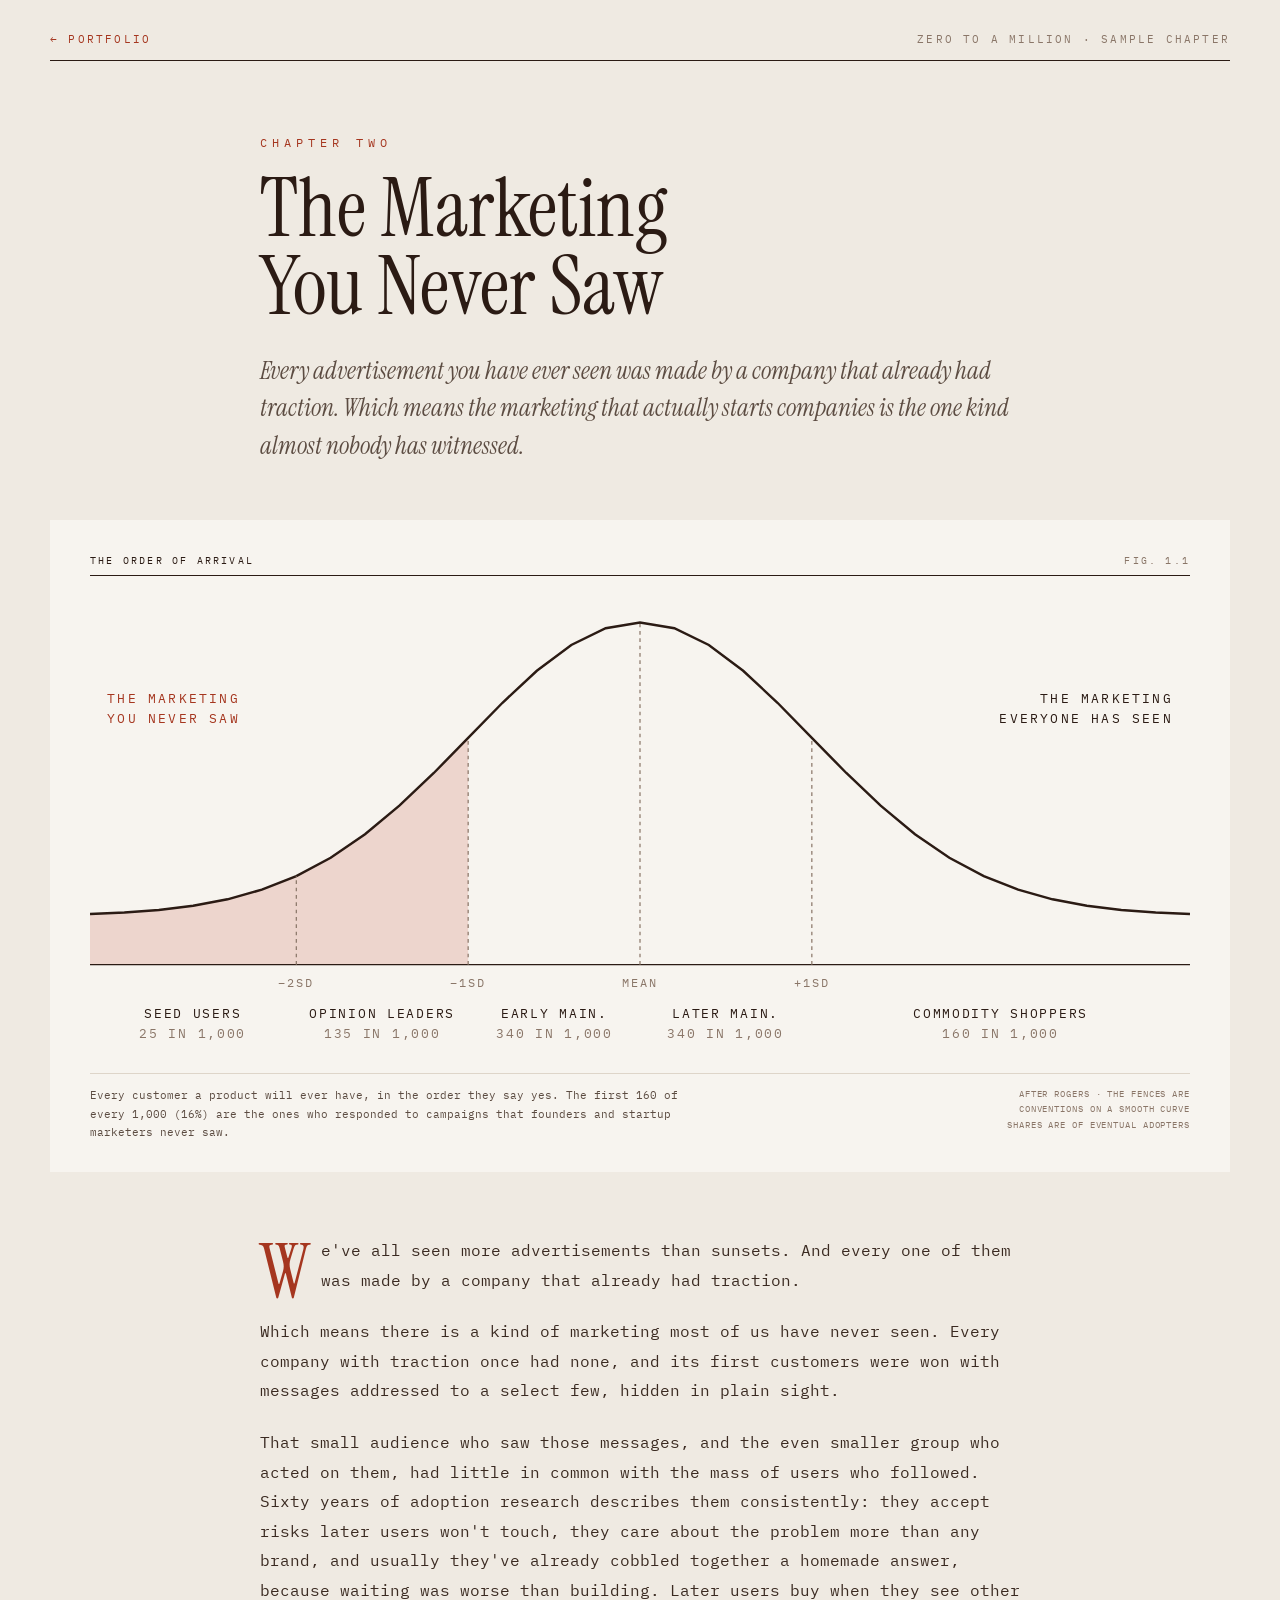
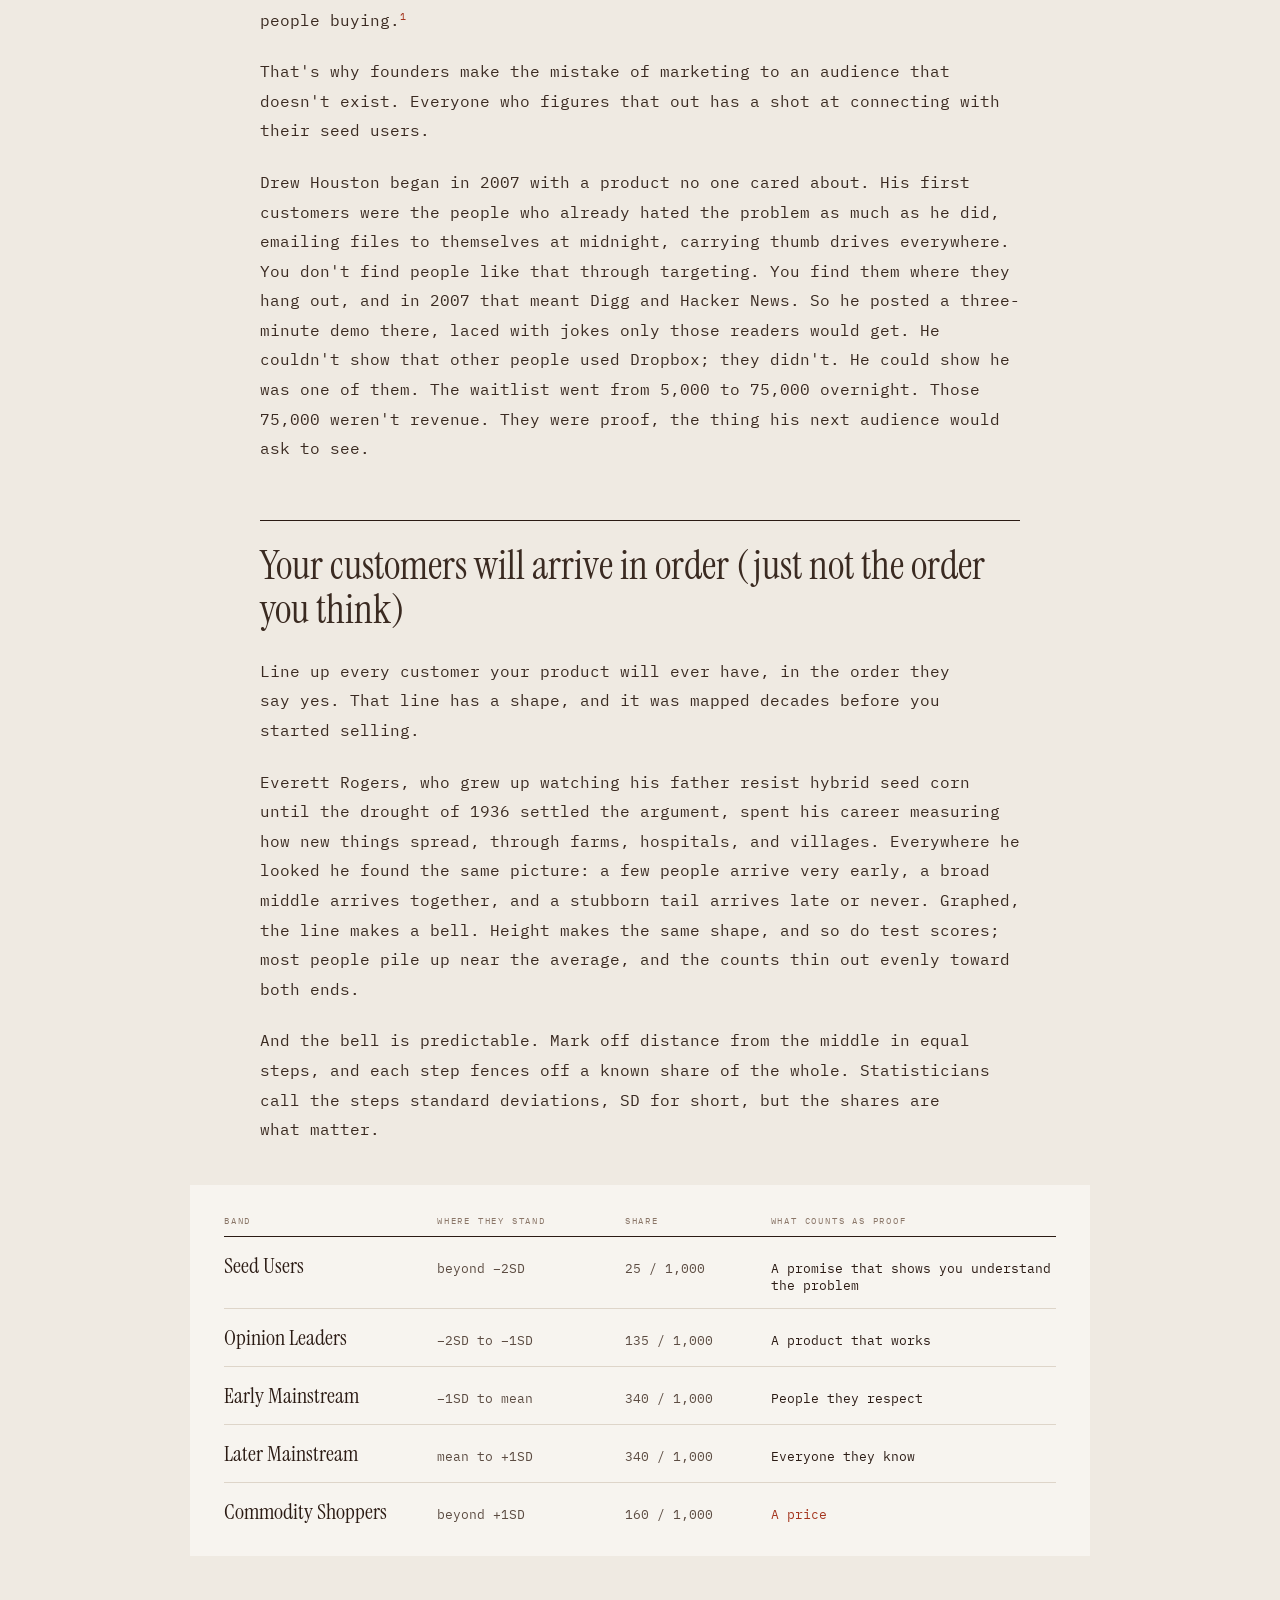
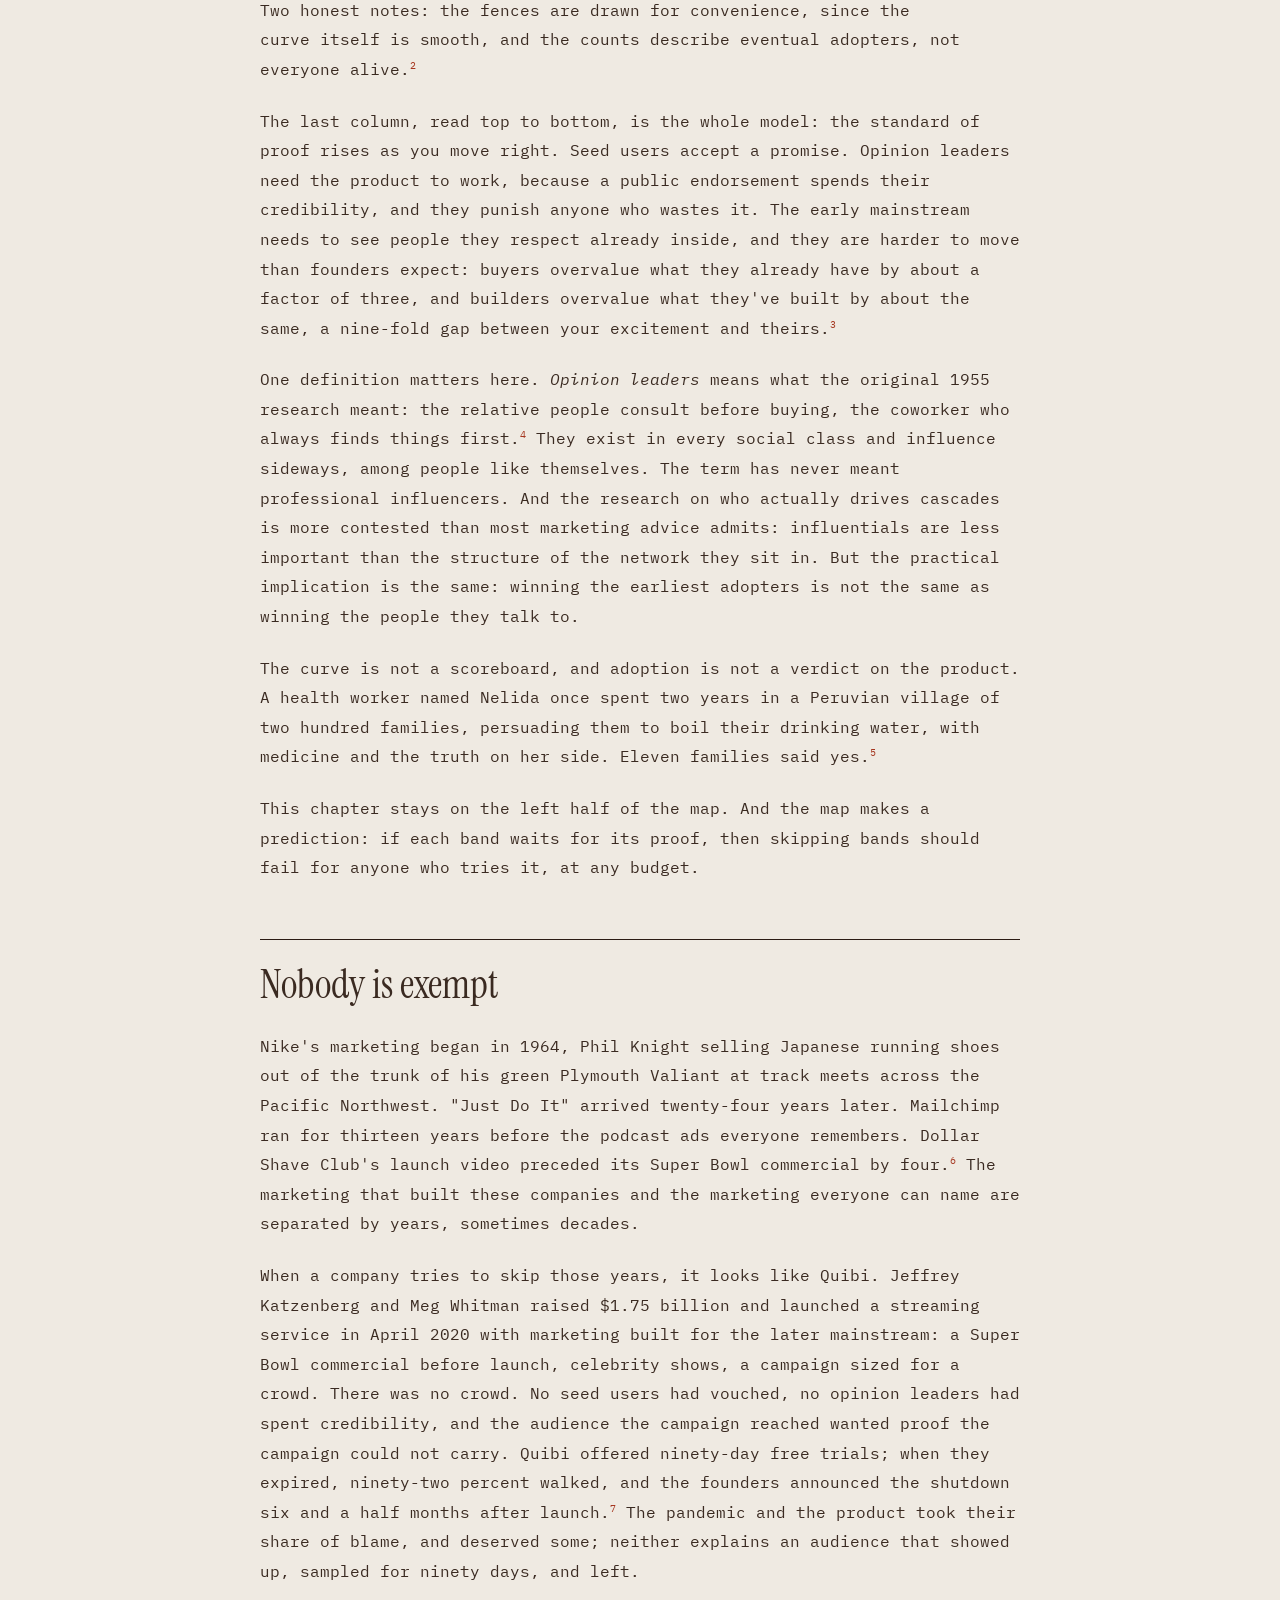
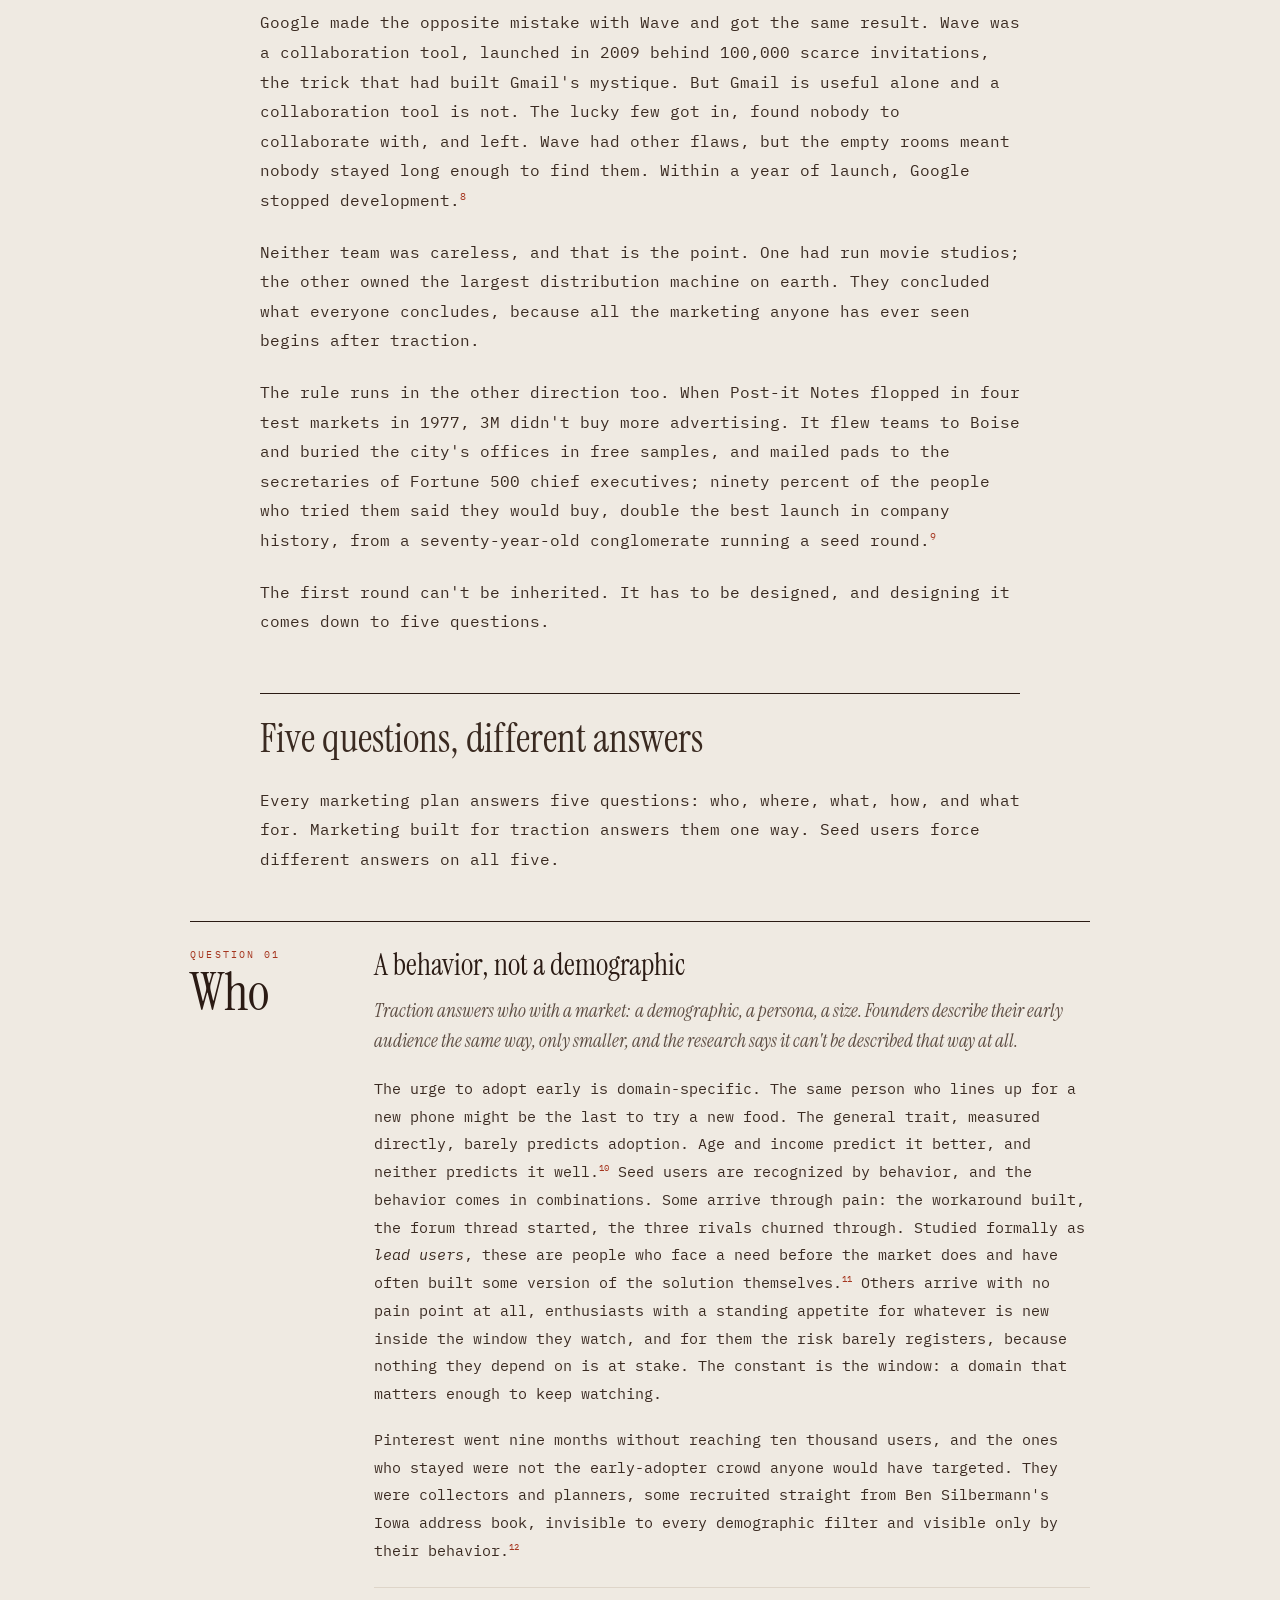
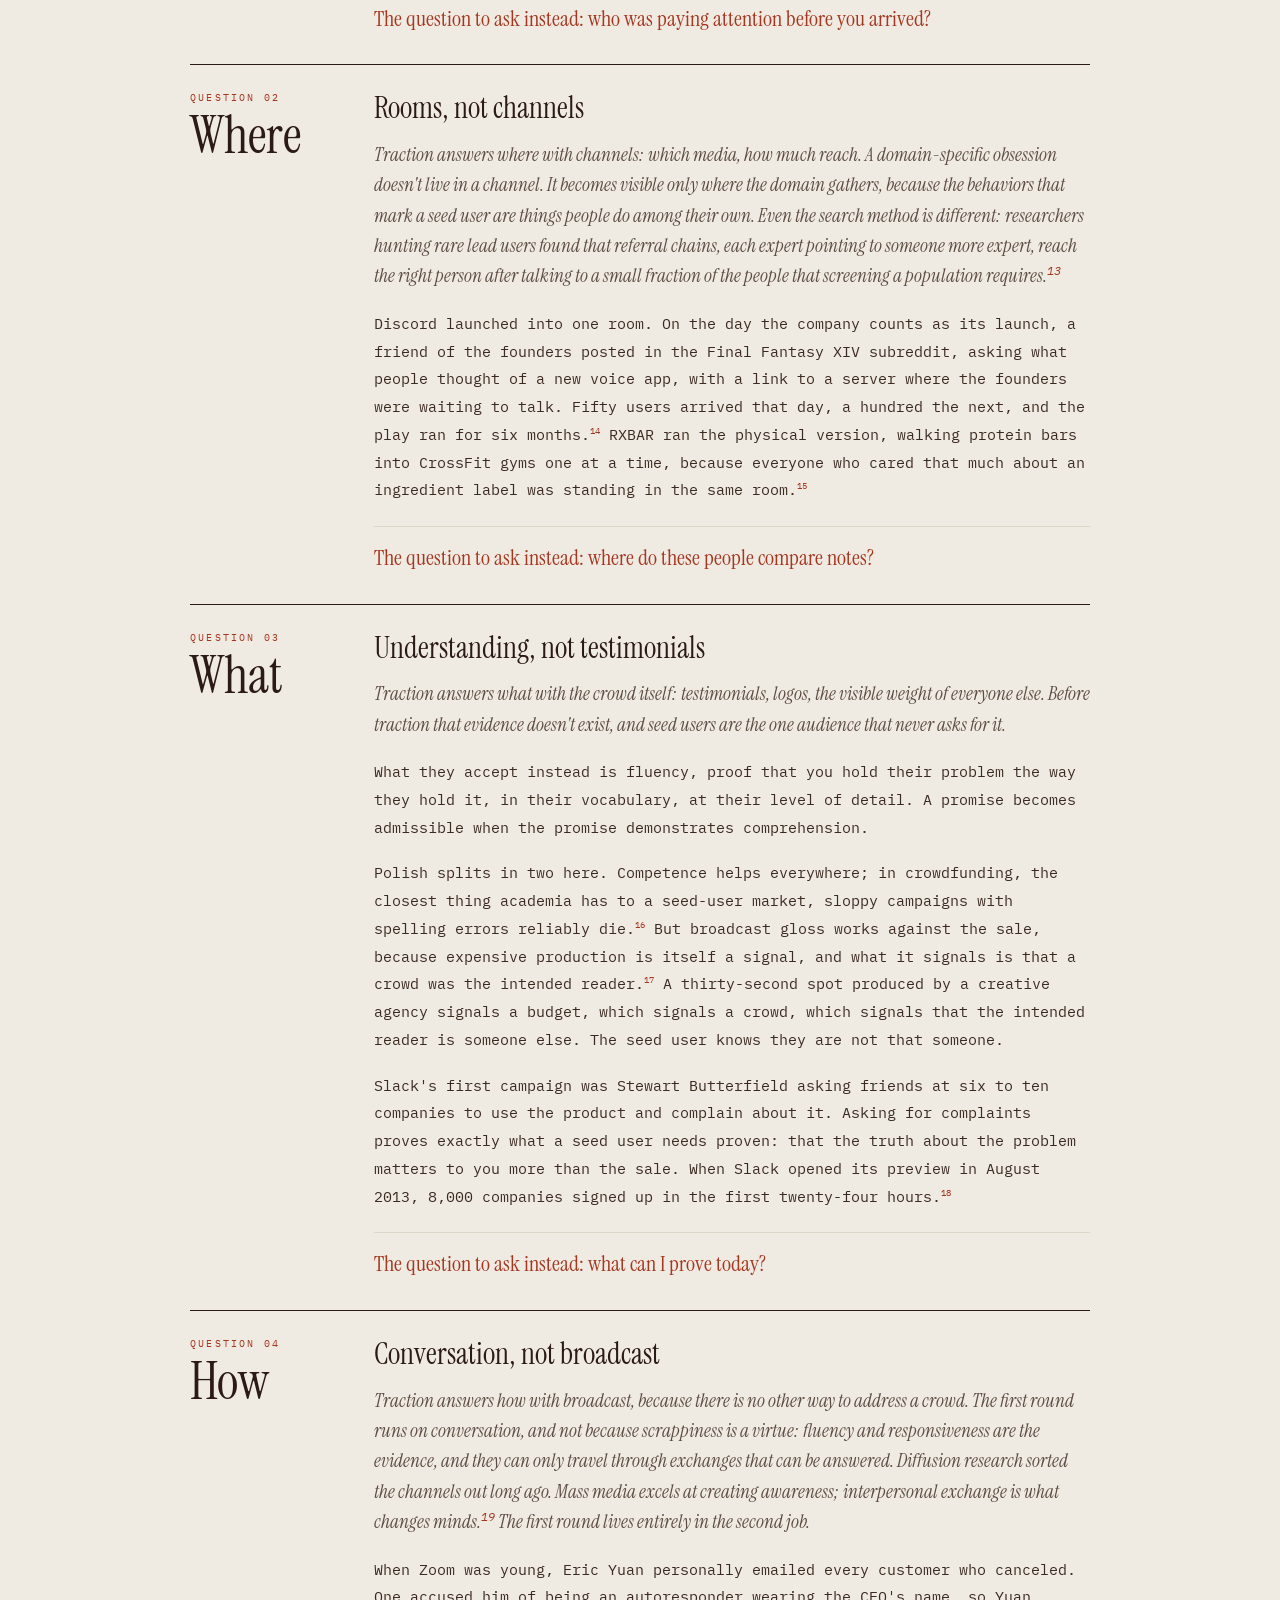
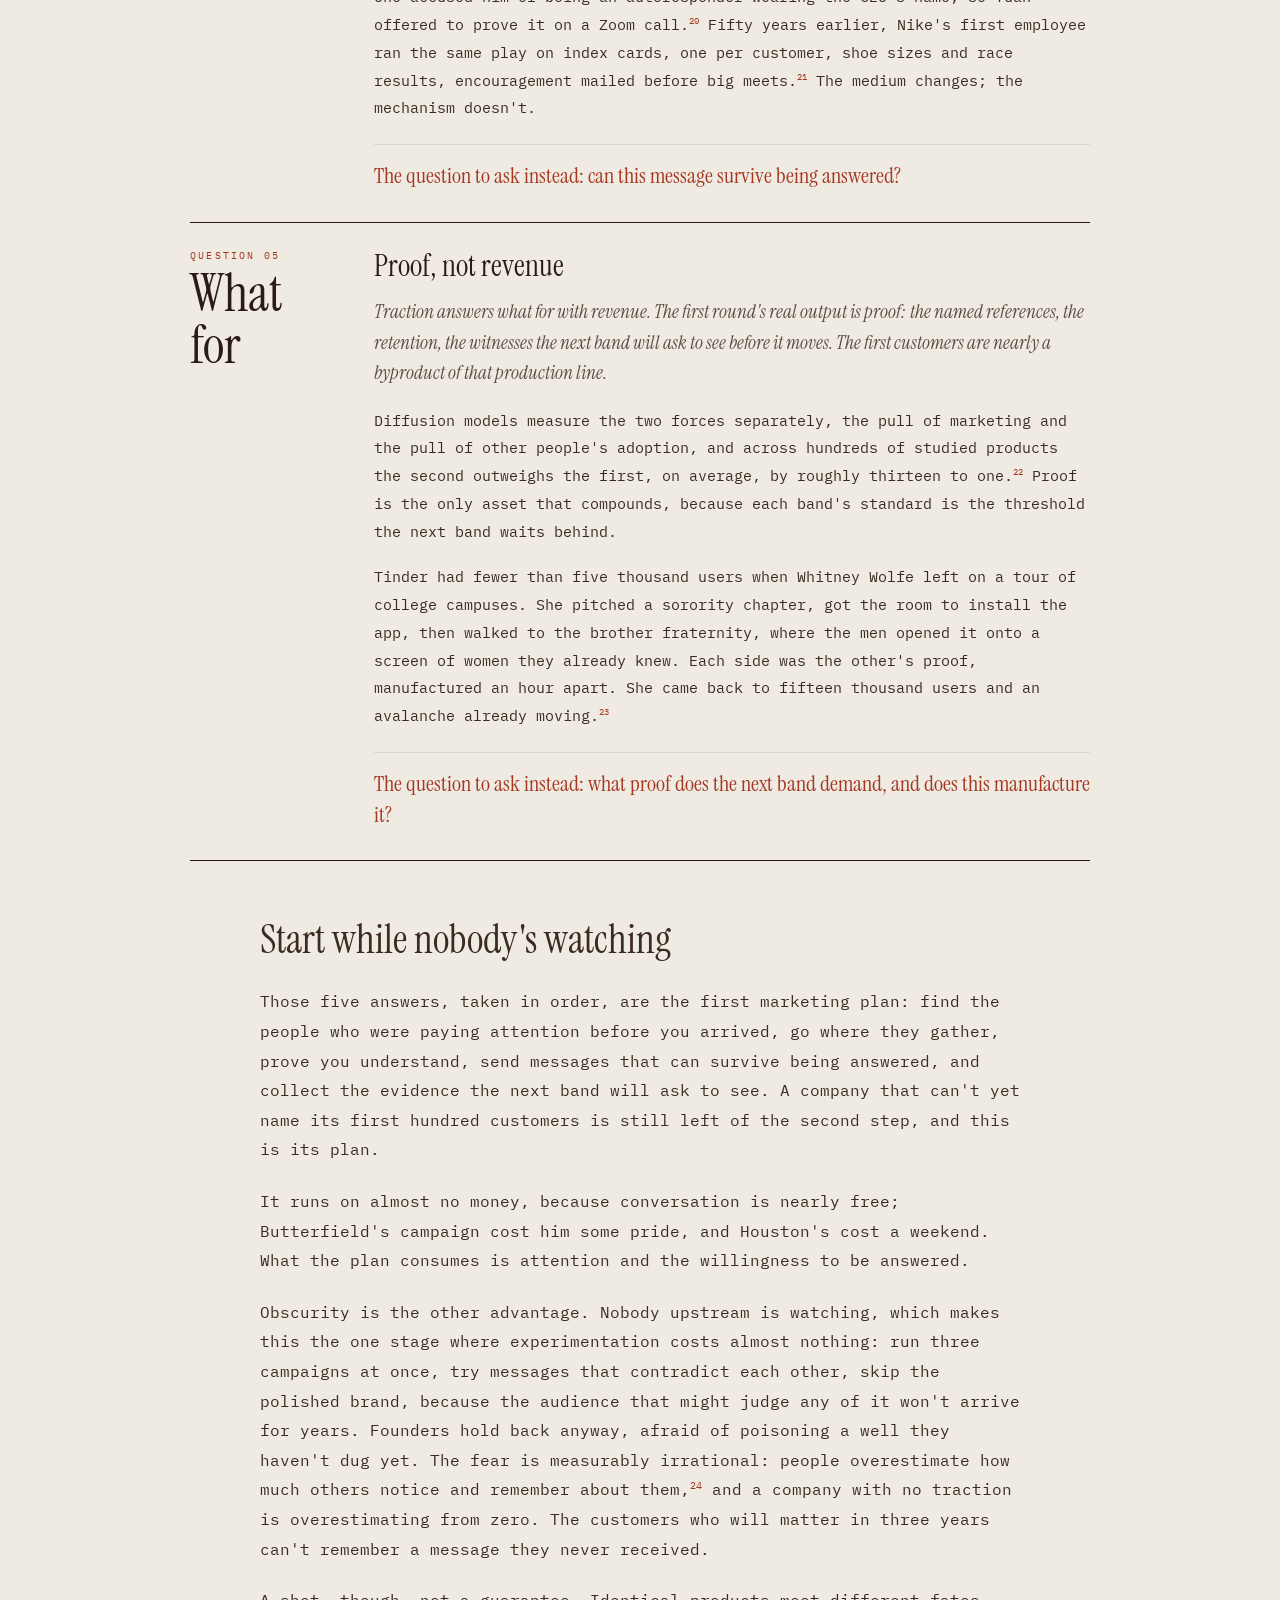
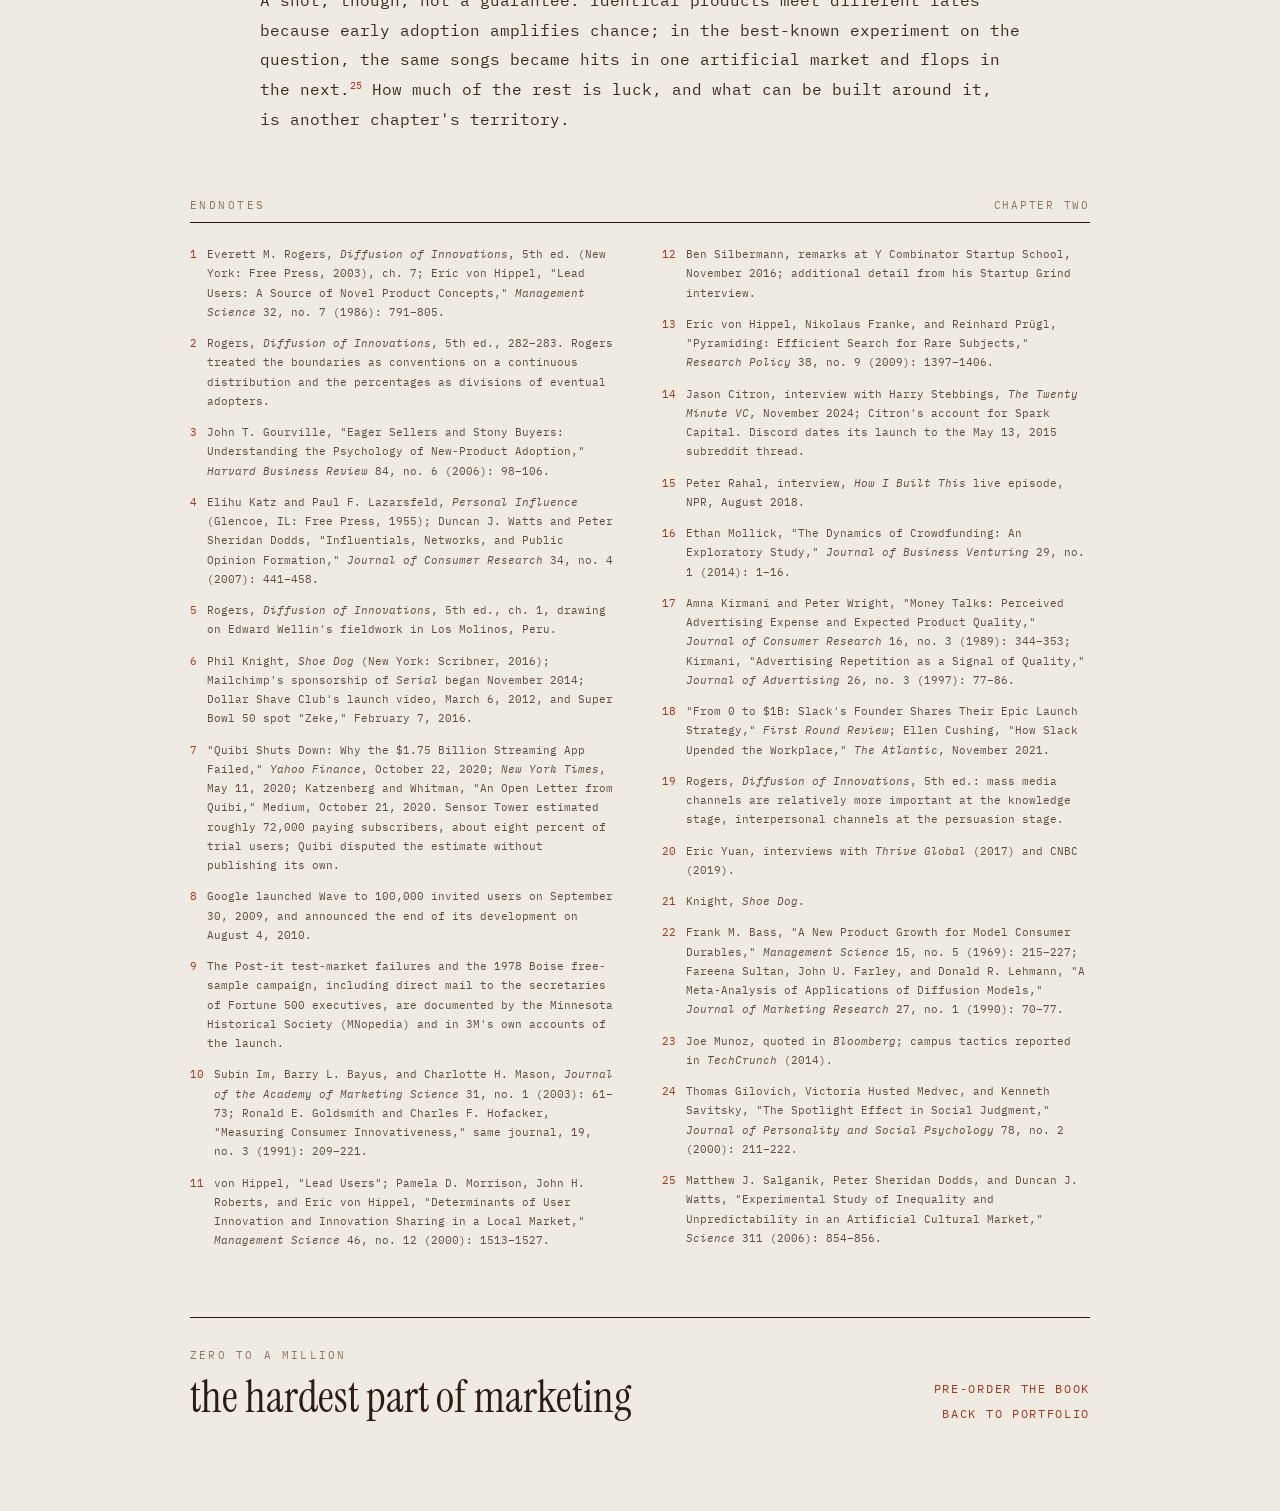
==== chapter-two.html @ f908b12c "First full deploy" ====
<!DOCTYPE html>
<html lang="en">
<head>
<meta charset="utf-8">
<meta name="viewport" content="width=device-width, initial-scale=1">
<title>The Marketing You Never Saw — Chapter Two of Zero to a Million</title>
<meta name="description" content="Every advertisement you have ever seen was made by a company that already had traction. Which means the marketing that actually starts companies is the one kind almost nobody has witnessed.">
<link rel="canonical" href="https://portfolio.atma.marketing/chapter-two.html">
<meta name="robots" content="index, follow, max-image-preview:large, max-snippet:-1">
<meta name="author" content="Atma Degeyndt">
<meta name="theme-color" content="#efeae2">
<meta property="og:type" content="article">
<meta property="og:site_name" content="Atma Degeyndt — Portfolio">
<meta property="og:locale" content="en_US">
<meta property="og:url" content="https://portfolio.atma.marketing/chapter-two.html">
<meta property="og:title" content="The Marketing You Never Saw — Zero to a Million, Chapter Two">
<meta property="og:description" content="Every advertisement you have ever seen was made by a company that already had traction. Which means the marketing that actually starts companies is the one kind almost nobody has witnessed.">
<meta property="og:image" content="https://portfolio.atma.marketing/og-image.png">
<meta property="og:image:type" content="image/png">
<meta property="og:image:width" content="1200">
<meta property="og:image:height" content="630">
<meta property="og:image:alt" content="Atma Degeyndt — creative strategy, direct response, applied statistics.">
<meta name="twitter:card" content="summary_large_image">
<meta name="twitter:title" content="The Marketing You Never Saw — Zero to a Million, Chapter Two">
<meta name="twitter:description" content="Every advertisement you have ever seen was made by a company that already had traction. Which means the marketing that actually starts companies is the one kind almost nobody has witnessed.">
<meta name="twitter:image" content="https://portfolio.atma.marketing/og-image.png">
<link rel="icon" href="/favicon.svg" type="image/svg+xml">
<link rel="icon" href="/favicon-32.png" sizes="32x32" type="image/png">
<link rel="apple-touch-icon" href="/apple-touch-icon.png">
<link rel="manifest" href="/site.webmanifest">
<link rel="preconnect" href="https://fonts.googleapis.com">
<link rel="preconnect" href="https://fonts.gstatic.com" crossorigin>
<link href="https://fonts.googleapis.com/css2?family=Instrument+Serif:ital@0;1&family=IBM+Plex+Mono:wght@400;500;600&display=swap" rel="stylesheet">
<style>
body { margin: 0; background: #efeae2; }
  a { color: #a5361f; text-decoration: none; }
  a:hover { color: #2b1b14; }
  sup { font-size: .62em; line-height: 0; vertical-align: super; color: #a5361f; font-family: 'IBM Plex Mono', monospace; }

  img { max-width: 100%; }
  @media (max-width: 900px) {
    [style*="grid-template-columns"] { grid-template-columns: 1fr !important; }
    [style*="columns:2"] { columns: 1 !important; }
    [style*="max-width:1180px"] { padding-left: 20px !important; padding-right: 20px !important; }
    [style*="white-space:nowrap"] { white-space: normal !important; }
    [style*="height:330px"], [style*="height:340px"], [style*="height:322px"],
    [style*="height:306px"], [style*="height:260px"], [style*="height:230px"],
    [style*="height:236px"], [style*="height:163px"] { height: auto !important; min-height: 0 !important; }
    [style*="width:280px"], [style*="width:200px"], [style*="width:210px"], [style*="width:196px"] { width: 56% !important; }
    [style*="padding:38px 40px 30px"], [style*="padding:42px 40px"], [style*="padding:30px 34px"],
    [style*="padding:34px 40px 30px"] { padding: 26px 22px !important; }
    [style*="padding:0 40px"] { padding-left: 20px !important; padding-right: 20px !important; }
    [style*="padding:30px 40px 0"], [style*="padding:34px 40px 0"], [style*="padding:32px 40px 0"],
    [style*="padding:22px 40px 0"], [style*="padding:16px 40px 0"] { padding-left: 22px !important; padding-right: 22px !important; }
    [style*="gap:56px"] { gap: 28px !important; }
  [style*="font-size:96px"]{font-size:60px !important;}
  [style*="font-size:82px"]{font-size:51px !important;}
  [style*="font-size:76px"]{font-size:47px !important;}
  [style*="font-size:62px"]{font-size:38px !important;}
  [style*="font-size:58px"]{font-size:36px !important;}
  [style*="font-size:56px"]{font-size:35px !important;}
  [style*="font-size:52px"]{font-size:32px !important;}
  [style*="font-size:50px"]{font-size:31px !important;}
  [style*="font-size:44px"]{font-size:27px !important;}
  [style*="font-size:40px"]{font-size:25px !important;}
  [style*="font-size:38px"]{font-size:24px !important;}
  [style*="font-size:36px"]{font-size:22px !important;}
  [style*="font-size:34px"]{font-size:21px !important;}
  [style*="font-size:30px"]{font-size:19px !important;}
  [style*="font-size:28px"]{font-size:17px !important;}
  [style*="font-size:26px"]{font-size:16px !important;}
  [style*="font-size:25px"]{font-size:16px !important;}
  [style*="font-size:24px"]{font-size:15px !important;}
  [style*="font-size:22px"]{font-size:15px !important;}
  }
  @media print {
    a { color: #2b1b14 !important; }
    [target="_blank"]::after { content: " (" attr(href) ")"; font-size: 9px; color: #8a7668; }
  }
</style>
<script type="application/ld+json">
{
  "@context": "https://schema.org",
  "@type": "Article",
  "headline": "The Marketing You Never Saw",
  "alternativeHeadline": "Chapter Two of Zero to a Million",
  "author": {
    "@type": "Person",
    "name": "Atma Degeyndt",
    "url": "https://portfolio.atma.marketing"
  },
  "publisher": {
    "@type": "Person",
    "name": "Atma Degeyndt"
  },
  "isPartOf": {
    "@type": "Book",
    "name": "Zero to a Million: the hardest part of marketing",
    "author": {
      "@type": "Person",
      "name": "Atma Degeyndt"
    }
  },
  "url": "https://portfolio.atma.marketing/chapter-two.html",
  "mainEntityOfPage": "https://portfolio.atma.marketing/chapter-two.html",
  "inLanguage": "en",
  "image": "https://portfolio.atma.marketing/og-image.png"
}
</script>
</head>
<body>
<div style="background:#efeae2; color:#2b1b14; font-family:'IBM Plex Mono',monospace; padding:0 0 90px;">
  <div style="max-width:1180px; margin:0 auto; padding:0 40px;">

    <div style="padding:32px 0 0;">
      <div style="display:flex; justify-content:space-between; align-items:baseline; padding-bottom:14px; border-bottom:1px solid #2b1b14; font-size:11px; letter-spacing:.2em; text-transform:uppercase; color:#8a7668;">
        <a href="/">← Portfolio</a>
        <span>Zero to a Million · sample chapter</span>
      </div>
    </div>

    <div style="max-width:760px; margin:0 auto; padding:74px 0 0;">
      <div style="font-size:12px; letter-spacing:.42em; text-transform:uppercase; color:#a5361f;">Chapter Two</div>
      <div style="font-family:'Instrument Serif',serif; font-size:82px; line-height:.95; margin-top:20px; text-wrap:pretty;">The Marketing<br>You Never Saw</div>
      <div style="font-family:'Instrument Serif',serif; font-style:italic; font-size:25px; line-height:1.5; color:#5c4c42; margin-top:26px; text-wrap:pretty;">Every advertisement you have ever seen was made by a company that already had traction. Which means the marketing that actually starts companies is the one kind almost nobody has witnessed.</div>
    </div>

    <div style="background:#f7f4ef; margin:56px 0 0; padding:34px 40px 30px;">
      <div style="display:flex; justify-content:space-between; align-items:baseline; border-bottom:1px solid #2b1b14; padding-bottom:8px;">
        <span style="font-size:10px; letter-spacing:.22em; text-transform:uppercase;">The order of arrival</span>
        <span style="font-size:10px; letter-spacing:.22em; text-transform:uppercase; color:#8a7668;">Fig. 1.1</span>
      </div>

      <svg viewBox="0 0 900 372" style="width:100%; height:auto; display:block; margin-top:22px;">
        <path d="M0,258.6 L309.4,258.6 L309.4,114.4 C 300,120 290,128 281.3,143.2 C 267,168 260,180 253.1,169.9 C 240,155 232,145 225,193.3 C 214,205 205,215 196.9,212.5 C 185,218 178,222 168.8,227.5 L112.5,246.5 L56.3,255.2 L0,258.6 Z" fill="#e4b8ac" opacity="0"></path>
        <path d="M0,258.57 L28.1,257.33 L56.3,255.24 L84.4,251.83 L112.5,246.53 L140.6,238.66 L168.8,227.52 L196.9,212.50 L225,193.27 L253.1,169.93 L281.3,143.18 L309.4,114.43 L309.4,300 L0,300 Z" fill="#e4b8ac" opacity=".5"></path>
        <path d="M0,258.57 L28.1,257.33 L56.3,255.24 L84.4,251.83 L112.5,246.53 L140.6,238.66 L168.8,227.52 L196.9,212.50 L225,193.27 L253.1,169.93 L281.3,143.18 L309.4,114.43 L337.5,85.72 L365.6,59.53 L393.8,38.45 L421.9,24.75 L450,20 L478.1,24.75 L506.3,38.45 L534.4,59.53 L562.5,85.72 L590.6,114.43 L618.8,143.18 L646.9,169.93 L675,193.27 L703.1,212.50 L731.3,227.52 L759.4,238.66 L787.5,246.53 L815.6,251.83 L843.8,255.24 L871.9,257.33 L900,258.57" fill="none" stroke="#2b1b14" stroke-width="2"></path>
        <line x1="0" y1="300" x2="900" y2="300" stroke="#2b1b14" stroke-width="1"></line>
        <g stroke="#8a7668" stroke-width="1" stroke-dasharray="3 3">
          <line x1="168.8" y1="300" x2="168.8" y2="227.5"></line>
          <line x1="309.4" y1="300" x2="309.4" y2="114.4"></line>
          <line x1="450" y1="300" x2="450" y2="20"></line>
          <line x1="590.6" y1="300" x2="590.6" y2="114.4"></line>
        </g>
        <g font-family="IBM Plex Mono, monospace" font-size="10" letter-spacing="1.6" fill="#8a7668" text-anchor="middle">
          <text x="168.8" y="318">−2SD</text>
          <text x="309.4" y="318">−1SD</text>
          <text x="450" y="318">MEAN</text>
          <text x="590.6" y="318">+1SD</text>
        </g>
        <g font-family="IBM Plex Mono, monospace" font-size="11" letter-spacing="1.4" fill="#2b1b14" text-anchor="middle">
          <text x="84" y="344">SEED USERS</text><text x="84" y="360" fill="#8a7668">25 IN 1,000</text>
          <text x="239" y="344">OPINION LEADERS</text><text x="239" y="360" fill="#8a7668">135 IN 1,000</text>
          <text x="380" y="344">EARLY MAIN.</text><text x="380" y="360" fill="#8a7668">340 IN 1,000</text>
          <text x="520" y="344">LATER MAIN.</text><text x="520" y="360" fill="#8a7668">340 IN 1,000</text>
          <text x="745" y="344">COMMODITY SHOPPERS</text><text x="745" y="360" fill="#8a7668">160 IN 1,000</text>
        </g>
        <g font-family="IBM Plex Mono, monospace" font-size="11" letter-spacing="1.8">
          <text x="14" y="86" fill="#a5361f">THE MARKETING</text>
          <text x="14" y="102" fill="#a5361f">YOU NEVER SAW</text>
          <text x="886" y="86" fill="#2b1b14" text-anchor="end">THE MARKETING</text>
          <text x="886" y="102" fill="#2b1b14" text-anchor="end">EVERYONE HAS SEEN</text>
        </g>
      </svg>

      <div style="display:flex; justify-content:space-between; gap:40px; border-top:1px solid #ded5c9; margin-top:20px; padding-top:12px;">
        <div style="font-size:11px; line-height:1.7; color:#5c4c42; max-width:620px; text-wrap:pretty;">Every customer a product will ever have, in the order they say yes. The first 160 of every 1,000 (16%) are the ones who responded to campaigns that founders and startup marketers never saw.</div>
        <div style="font-size:9px; line-height:1.7; letter-spacing:.1em; text-transform:uppercase; color:#8a7668; text-align:right; white-space:nowrap;">After Rogers · the fences are<br>conventions on a smooth curve<br>shares are of eventual adopters</div>
      </div>
    </div>

    <div style="max-width:760px; margin:0 auto; padding:64px 0 0; font-size:16px; line-height:1.85; color:#3a2a21;">

      <p style="margin:0; text-wrap:pretty;"><span style="float:left; font-family:'Instrument Serif',serif; font-size:76px; line-height:.78; margin:6px 12px 0 0; color:#a5361f;">W</span>e've all seen more advertisements than sunsets. And every one of them was made by a company that already had traction.</p>
      <p style="margin:22px 0 0; text-wrap:pretty;">Which means there is a kind of marketing most of us have never seen. Every company with traction once had none, and its first customers were won with messages addressed to a select few, hidden in plain sight.</p>
      <p style="margin:22px 0 0; text-wrap:pretty;">That small audience who saw those messages, and the even smaller group who acted on them, had little in common with the mass of users who followed. Sixty years of adoption research describes them consistently: they accept risks later users won't touch, they care about the problem more than any brand, and usually they've already cobbled together a homemade answer, because waiting was worse than building. Later users buy when they see other people buying.<sup>1</sup></p>
      <p style="margin:22px 0 0; text-wrap:pretty;">That's why founders make the mistake of marketing to an audience that doesn't exist. Everyone who figures that out has a shot at connecting with their seed users.</p>
      <p style="margin:22px 0 0; text-wrap:pretty;">Drew Houston began in 2007 with a product no one cared about. His first customers were the people who already hated the problem as much as he did, emailing files to themselves at midnight, carrying thumb drives everywhere. You don't find people like that through targeting. You find them where they hang out, and in 2007 that meant Digg and Hacker News. So he posted a three-minute demo there, laced with jokes only those readers would get. He couldn't show that other people used Dropbox; they didn't. He could show he was one of them. The waitlist went from 5,000 to 75,000 overnight. Those 75,000 weren't revenue. They were proof, the thing his next audience would ask to see.</p>

      <div style="font-family:'Instrument Serif',serif; font-size:40px; line-height:1.1; margin:56px 0 0; padding-top:22px; border-top:1px solid #2b1b14; text-wrap:pretty;">Your customers will arrive in order (just not the order you think)</div>

      <p style="margin:26px 0 0; text-wrap:pretty;">Line up every customer your product will ever have, in the order they say yes. That line has a shape, and it was mapped decades before you started selling.</p>
      <p style="margin:22px 0 0; text-wrap:pretty;">Everett Rogers, who grew up watching his father resist hybrid seed corn until the drought of 1936 settled the argument, spent his career measuring how new things spread, through farms, hospitals, and villages. Everywhere he looked he found the same picture: a few people arrive very early, a broad middle arrives together, and a stubborn tail arrives late or never. Graphed, the line makes a bell. Height makes the same shape, and so do test scores; most people pile up near the average, and the counts thin out evenly toward both ends.</p>
      <p style="margin:22px 0 0; text-wrap:pretty;">And the bell is predictable. Mark off distance from the middle in equal steps, and each step fences off a known share of the whole. Statisticians call the steps standard deviations, SD for short, but the shares are what matter.</p>
    </div>

    <div style="max-width:900px; margin:0 auto; padding:40px 0 0;">
      <div style="background:#f7f4ef; padding:30px 34px;">
        <div style="display:grid; grid-template-columns:1.15fr 1fr .75fr 1.7fr; gap:20px; font-size:9px; letter-spacing:.2em; text-transform:uppercase; color:#8a7668; border-bottom:1px solid #2b1b14; padding-bottom:10px;">
          <span>Band</span><span>Where they stand</span><span>Share</span><span>What counts as proof</span>
        </div>
        <div style="display:grid; grid-template-columns:1.15fr 1fr .75fr 1.7fr; gap:20px; padding:14px 0; border-bottom:1px solid #ded5c9; font-size:13px; align-items:baseline;">
          <span style="font-family:'Instrument Serif',serif; font-size:22px;">Seed Users</span>
          <span style="color:#5c4c42;">beyond −2SD</span>
          <span style="color:#5c4c42;">25 / 1,000</span>
          <span style="color:#2b1b14;">A promise that shows you understand the problem</span>
        </div>
        <div style="display:grid; grid-template-columns:1.15fr 1fr .75fr 1.7fr; gap:20px; padding:14px 0; border-bottom:1px solid #ded5c9; font-size:13px; align-items:baseline;">
          <span style="font-family:'Instrument Serif',serif; font-size:22px;">Opinion Leaders</span>
          <span style="color:#5c4c42;">−2SD to −1SD</span>
          <span style="color:#5c4c42;">135 / 1,000</span>
          <span style="color:#2b1b14;">A product that works</span>
        </div>
        <div style="display:grid; grid-template-columns:1.15fr 1fr .75fr 1.7fr; gap:20px; padding:14px 0; border-bottom:1px solid #ded5c9; font-size:13px; align-items:baseline;">
          <span style="font-family:'Instrument Serif',serif; font-size:22px;">Early Mainstream</span>
          <span style="color:#5c4c42;">−1SD to mean</span>
          <span style="color:#5c4c42;">340 / 1,000</span>
          <span style="color:#2b1b14;">People they respect</span>
        </div>
        <div style="display:grid; grid-template-columns:1.15fr 1fr .75fr 1.7fr; gap:20px; padding:14px 0; border-bottom:1px solid #ded5c9; font-size:13px; align-items:baseline;">
          <span style="font-family:'Instrument Serif',serif; font-size:22px;">Later Mainstream</span>
          <span style="color:#5c4c42;">mean to +1SD</span>
          <span style="color:#5c4c42;">340 / 1,000</span>
          <span style="color:#2b1b14;">Everyone they know</span>
        </div>
        <div style="display:grid; grid-template-columns:1.15fr 1fr .75fr 1.7fr; gap:20px; padding:14px 0 0; font-size:13px; align-items:baseline;">
          <span style="font-family:'Instrument Serif',serif; font-size:22px;">Commodity Shoppers</span>
          <span style="color:#5c4c42;">beyond +1SD</span>
          <span style="color:#5c4c42;">160 / 1,000</span>
          <span style="color:#a5361f;">A price</span>
        </div>
      </div>
    </div>

    <div style="max-width:760px; margin:0 auto; padding:40px 0 0; font-size:16px; line-height:1.85; color:#3a2a21;">
      <p style="margin:0; text-wrap:pretty;">Two honest notes: the fences are drawn for convenience, since the curve itself is smooth, and the counts describe eventual adopters, not everyone alive.<sup>2</sup></p>
      <p style="margin:22px 0 0; text-wrap:pretty;">The last column, read top to bottom, is the whole model: the standard of proof rises as you move right. Seed users accept a promise. Opinion leaders need the product to work, because a public endorsement spends their credibility, and they punish anyone who wastes it. The early mainstream needs to see people they respect already inside, and they are harder to move than founders expect: buyers overvalue what they already have by about a factor of three, and builders overvalue what they've built by about the same, a nine-fold gap between your excitement and theirs.<sup>3</sup></p>
      <p style="margin:22px 0 0; text-wrap:pretty;">One definition matters here. <em>Opinion leaders</em> means what the original 1955 research meant: the relative people consult before buying, the coworker who always finds things first.<sup>4</sup> They exist in every social class and influence sideways, among people like themselves. The term has never meant professional influencers. And the research on who actually drives cascades is more contested than most marketing advice admits: influentials are less important than the structure of the network they sit in. But the practical implication is the same: winning the earliest adopters is not the same as winning the people they talk to.</p>
      <p style="margin:22px 0 0; text-wrap:pretty;">The curve is not a scoreboard, and adoption is not a verdict on the product. A health worker named Nelida once spent two years in a Peruvian village of two hundred families, persuading them to boil their drinking water, with medicine and the truth on her side. Eleven families said yes.<sup>5</sup></p>
      <p style="margin:22px 0 0; text-wrap:pretty;">This chapter stays on the left half of the map. And the map makes a prediction: if each band waits for its proof, then skipping bands should fail for anyone who tries it, at any budget.</p>

      <div style="font-family:'Instrument Serif',serif; font-size:40px; line-height:1.1; margin:56px 0 0; padding-top:22px; border-top:1px solid #2b1b14;">Nobody is exempt</div>

      <p style="margin:26px 0 0; text-wrap:pretty;">Nike's marketing began in 1964, Phil Knight selling Japanese running shoes out of the trunk of his green Plymouth Valiant at track meets across the Pacific Northwest. "Just Do It" arrived twenty-four years later. Mailchimp ran for thirteen years before the podcast ads everyone remembers. Dollar Shave Club's launch video preceded its Super Bowl commercial by four.<sup>6</sup> The marketing that built these companies and the marketing everyone can name are separated by years, sometimes decades.</p>
      <p style="margin:22px 0 0; text-wrap:pretty;">When a company tries to skip those years, it looks like Quibi. Jeffrey Katzenberg and Meg Whitman raised $1.75 billion and launched a streaming service in April 2020 with marketing built for the later mainstream: a Super Bowl commercial before launch, celebrity shows, a campaign sized for a crowd. There was no crowd. No seed users had vouched, no opinion leaders had spent credibility, and the audience the campaign reached wanted proof the campaign could not carry. Quibi offered ninety-day free trials; when they expired, ninety-two percent walked, and the founders announced the shutdown six and a half months after launch.<sup>7</sup> The pandemic and the product took their share of blame, and deserved some; neither explains an audience that showed up, sampled for ninety days, and left.</p>
      <p style="margin:22px 0 0; text-wrap:pretty;">Google made the opposite mistake with Wave and got the same result. Wave was a collaboration tool, launched in 2009 behind 100,000 scarce invitations, the trick that had built Gmail's mystique. But Gmail is useful alone and a collaboration tool is not. The lucky few got in, found nobody to collaborate with, and left. Wave had other flaws, but the empty rooms meant nobody stayed long enough to find them. Within a year of launch, Google stopped development.<sup>8</sup></p>
      <p style="margin:22px 0 0; text-wrap:pretty;">Neither team was careless, and that is the point. One had run movie studios; the other owned the largest distribution machine on earth. They concluded what everyone concludes, because all the marketing anyone has ever seen begins after traction.</p>
      <p style="margin:22px 0 0; text-wrap:pretty;">The rule runs in the other direction too. When Post-it Notes flopped in four test markets in 1977, 3M didn't buy more advertising. It flew teams to Boise and buried the city's offices in free samples, and mailed pads to the secretaries of Fortune 500 chief executives; ninety percent of the people who tried them said they would buy, double the best launch in company history, from a seventy-year-old conglomerate running a seed round.<sup>9</sup></p>
      <p style="margin:22px 0 0; text-wrap:pretty;">The first round can't be inherited. It has to be designed, and designing it comes down to five questions.</p>

      <div style="font-family:'Instrument Serif',serif; font-size:40px; line-height:1.1; margin:56px 0 0; padding-top:22px; border-top:1px solid #2b1b14;">Five questions, different answers</div>

      <p style="margin:26px 0 0; text-wrap:pretty;">Every marketing plan answers five questions: who, where, what, how, and what for. Marketing built for traction answers them one way. Seed users force different answers on all five.</p>
    </div>

    <div style="max-width:900px; margin:0 auto; padding:46px 0 0;">

      <div style="border-top:1px solid #2b1b14; padding:26px 0 30px;">
        <div style="display:grid; grid-template-columns:150px 1fr; gap:34px; align-items:start;">
          <div>
            <div style="font-size:10px; letter-spacing:.22em; text-transform:uppercase; color:#a5361f;">Question 01</div>
            <div style="font-family:'Instrument Serif',serif; font-size:52px; line-height:1; margin-top:6px;">Who</div>
          </div>
          <div>
            <div style="font-family:'Instrument Serif',serif; font-size:30px; line-height:1.15;">A behavior, not a demographic</div>
            <div style="font-family:'Instrument Serif',serif; font-style:italic; font-size:19px; line-height:1.6; color:#5c4c42; margin-top:14px; text-wrap:pretty;">Traction answers <em>who</em> with a market: a demographic, a persona, a size. Founders describe their early audience the same way, only smaller, and the research says it can't be described that way at all.</div>
            <div style="font-size:15px; line-height:1.85; color:#3a2a21; margin-top:18px; text-wrap:pretty;">The urge to adopt early is domain-specific. The same person who lines up for a new phone might be the last to try a new food. The general trait, measured directly, barely predicts adoption. Age and income predict it better, and neither predicts it well.<sup>10</sup> Seed users are recognized by behavior, and the behavior comes in combinations. Some arrive through pain: the workaround built, the forum thread started, the three rivals churned through. Studied formally as <em>lead users</em>, these are people who face a need before the market does and have often built some version of the solution themselves.<sup>11</sup> Others arrive with no pain point at all, enthusiasts with a standing appetite for whatever is new inside the window they watch, and for them the risk barely registers, because nothing they depend on is at stake. The constant is the window: a domain that matters enough to keep watching.</div>
            <div style="font-size:15px; line-height:1.85; color:#3a2a21; margin-top:18px; text-wrap:pretty;">Pinterest went nine months without reaching ten thousand users, and the ones who stayed were not the early-adopter crowd anyone would have targeted. They were collectors and planners, some recruited straight from Ben Silbermann's Iowa address book, invisible to every demographic filter and visible only by their behavior.<sup>12</sup></div>
            <div style="font-family:'Instrument Serif',serif; font-size:22px; line-height:1.4; color:#a5361f; margin-top:22px; padding-top:16px; border-top:1px solid #ded5c9;">The question to ask instead: who was paying attention before you arrived?</div>
          </div>
        </div>
      </div>

      <div style="border-top:1px solid #2b1b14; padding:26px 0 30px;">
        <div style="display:grid; grid-template-columns:150px 1fr; gap:34px; align-items:start;">
          <div>
            <div style="font-size:10px; letter-spacing:.22em; text-transform:uppercase; color:#a5361f;">Question 02</div>
            <div style="font-family:'Instrument Serif',serif; font-size:52px; line-height:1; margin-top:6px;">Where</div>
          </div>
          <div>
            <div style="font-family:'Instrument Serif',serif; font-size:30px; line-height:1.15;">Rooms, not channels</div>
            <div style="font-family:'Instrument Serif',serif; font-style:italic; font-size:19px; line-height:1.6; color:#5c4c42; margin-top:14px; text-wrap:pretty;">Traction answers <em>where</em> with channels: which media, how much reach. A domain-specific obsession doesn't live in a channel. It becomes visible only where the domain gathers, because the behaviors that mark a seed user are things people do among their own. Even the search method is different: researchers hunting rare lead users found that referral chains, each expert pointing to someone more expert, reach the right person after talking to a small fraction of the people that screening a population requires.<sup>13</sup></div>
            <div style="font-size:15px; line-height:1.85; color:#3a2a21; margin-top:18px; text-wrap:pretty;">Discord launched into one room. On the day the company counts as its launch, a friend of the founders posted in the Final Fantasy XIV subreddit, asking what people thought of a new voice app, with a link to a server where the founders were waiting to talk. Fifty users arrived that day, a hundred the next, and the play ran for six months.<sup>14</sup> RXBAR ran the physical version, walking protein bars into CrossFit gyms one at a time, because everyone who cared that much about an ingredient label was standing in the same room.<sup>15</sup></div>
            <div style="font-family:'Instrument Serif',serif; font-size:22px; line-height:1.4; color:#a5361f; margin-top:22px; padding-top:16px; border-top:1px solid #ded5c9;">The question to ask instead: where do these people compare notes?</div>
          </div>
        </div>
      </div>

      <div style="border-top:1px solid #2b1b14; padding:26px 0 30px;">
        <div style="display:grid; grid-template-columns:150px 1fr; gap:34px; align-items:start;">
          <div>
            <div style="font-size:10px; letter-spacing:.22em; text-transform:uppercase; color:#a5361f;">Question 03</div>
            <div style="font-family:'Instrument Serif',serif; font-size:52px; line-height:1; margin-top:6px;">What</div>
          </div>
          <div>
            <div style="font-family:'Instrument Serif',serif; font-size:30px; line-height:1.15;">Understanding, not testimonials</div>
            <div style="font-family:'Instrument Serif',serif; font-style:italic; font-size:19px; line-height:1.6; color:#5c4c42; margin-top:14px; text-wrap:pretty;">Traction answers <em>what</em> with the crowd itself: testimonials, logos, the visible weight of everyone else. Before traction that evidence doesn't exist, and seed users are the one audience that never asks for it.</div>
            <div style="font-size:15px; line-height:1.85; color:#3a2a21; margin-top:18px; text-wrap:pretty;">What they accept instead is fluency, proof that you hold their problem the way they hold it, in their vocabulary, at their level of detail. A promise becomes admissible when the promise demonstrates comprehension.</div>
            <div style="font-size:15px; line-height:1.85; color:#3a2a21; margin-top:18px; text-wrap:pretty;">Polish splits in two here. Competence helps everywhere; in crowdfunding, the closest thing academia has to a seed-user market, sloppy campaigns with spelling errors reliably die.<sup>16</sup> But broadcast gloss works against the sale, because expensive production is itself a signal, and what it signals is that a crowd was the intended reader.<sup>17</sup> A thirty-second spot produced by a creative agency signals a budget, which signals a crowd, which signals that the intended reader is someone else. The seed user knows they are not that someone.</div>
            <div style="font-size:15px; line-height:1.85; color:#3a2a21; margin-top:18px; text-wrap:pretty;">Slack's first campaign was Stewart Butterfield asking friends at six to ten companies to use the product and complain about it. Asking for complaints proves exactly what a seed user needs proven: that the truth about the problem matters to you more than the sale. When Slack opened its preview in August 2013, 8,000 companies signed up in the first twenty-four hours.<sup>18</sup></div>
            <div style="font-family:'Instrument Serif',serif; font-size:22px; line-height:1.4; color:#a5361f; margin-top:22px; padding-top:16px; border-top:1px solid #ded5c9;">The question to ask instead: what can I prove today?</div>
          </div>
        </div>
      </div>

      <div style="border-top:1px solid #2b1b14; padding:26px 0 30px;">
        <div style="display:grid; grid-template-columns:150px 1fr; gap:34px; align-items:start;">
          <div>
            <div style="font-size:10px; letter-spacing:.22em; text-transform:uppercase; color:#a5361f;">Question 04</div>
            <div style="font-family:'Instrument Serif',serif; font-size:52px; line-height:1; margin-top:6px;">How</div>
          </div>
          <div>
            <div style="font-family:'Instrument Serif',serif; font-size:30px; line-height:1.15;">Conversation, not broadcast</div>
            <div style="font-family:'Instrument Serif',serif; font-style:italic; font-size:19px; line-height:1.6; color:#5c4c42; margin-top:14px; text-wrap:pretty;">Traction answers <em>how</em> with broadcast, because there is no other way to address a crowd. The first round runs on conversation, and not because scrappiness is a virtue: fluency and responsiveness are the evidence, and they can only travel through exchanges that can be answered. Diffusion research sorted the channels out long ago. Mass media excels at creating awareness; interpersonal exchange is what changes minds.<sup>19</sup> The first round lives entirely in the second job.</div>
            <div style="font-size:15px; line-height:1.85; color:#3a2a21; margin-top:18px; text-wrap:pretty;">When Zoom was young, Eric Yuan personally emailed every customer who canceled. One accused him of being an autoresponder wearing the CEO's name, so Yuan offered to prove it on a Zoom call.<sup>20</sup> Fifty years earlier, Nike's first employee ran the same play on index cards, one per customer, shoe sizes and race results, encouragement mailed before big meets.<sup>21</sup> The medium changes; the mechanism doesn't.</div>
            <div style="font-family:'Instrument Serif',serif; font-size:22px; line-height:1.4; color:#a5361f; margin-top:22px; padding-top:16px; border-top:1px solid #ded5c9;">The question to ask instead: can this message survive being answered?</div>
          </div>
        </div>
      </div>

      <div style="border-top:1px solid #2b1b14; border-bottom:1px solid #2b1b14; padding:26px 0 30px;">
        <div style="display:grid; grid-template-columns:150px 1fr; gap:34px; align-items:start;">
          <div>
            <div style="font-size:10px; letter-spacing:.22em; text-transform:uppercase; color:#a5361f;">Question 05</div>
            <div style="font-family:'Instrument Serif',serif; font-size:52px; line-height:1; margin-top:6px;">What for</div>
          </div>
          <div>
            <div style="font-family:'Instrument Serif',serif; font-size:30px; line-height:1.15;">Proof, not revenue</div>
            <div style="font-family:'Instrument Serif',serif; font-style:italic; font-size:19px; line-height:1.6; color:#5c4c42; margin-top:14px; text-wrap:pretty;">Traction answers <em>what for</em> with revenue. The first round's real output is proof: the named references, the retention, the witnesses the next band will ask to see before it moves. The first customers are nearly a byproduct of that production line.</div>
            <div style="font-size:15px; line-height:1.85; color:#3a2a21; margin-top:18px; text-wrap:pretty;">Diffusion models measure the two forces separately, the pull of marketing and the pull of other people's adoption, and across hundreds of studied products the second outweighs the first, on average, by roughly thirteen to one.<sup>22</sup> Proof is the only asset that compounds, because each band's standard is the threshold the next band waits behind.</div>
            <div style="font-size:15px; line-height:1.85; color:#3a2a21; margin-top:18px; text-wrap:pretty;">Tinder had fewer than five thousand users when Whitney Wolfe left on a tour of college campuses. She pitched a sorority chapter, got the room to install the app, then walked to the brother fraternity, where the men opened it onto a screen of women they already knew. Each side was the other's proof, manufactured an hour apart. She came back to fifteen thousand users and an avalanche already moving.<sup>23</sup></div>
            <div style="font-family:'Instrument Serif',serif; font-size:22px; line-height:1.4; color:#a5361f; margin-top:22px; padding-top:16px; border-top:1px solid #ded5c9;">The question to ask instead: what proof does the next band demand, and does this manufacture it?</div>
          </div>
        </div>
      </div>
    </div>

    <div style="max-width:760px; margin:0 auto; padding:56px 0 0; font-size:16px; line-height:1.85; color:#3a2a21;">
      <div style="font-family:'Instrument Serif',serif; font-size:40px; line-height:1.1; padding-top:0;">Start while nobody's watching</div>
      <p style="margin:26px 0 0; text-wrap:pretty;">Those five answers, taken in order, are the first marketing plan: find the people who were paying attention before you arrived, go where they gather, prove you understand, send messages that can survive being answered, and collect the evidence the next band will ask to see. A company that can't yet name its first hundred customers is still left of the second step, and this is its plan.</p>
      <p style="margin:22px 0 0; text-wrap:pretty;">It runs on almost no money, because conversation is nearly free; Butterfield's campaign cost him some pride, and Houston's cost a weekend. What the plan consumes is attention and the willingness to be answered.</p>
      <p style="margin:22px 0 0; text-wrap:pretty;">Obscurity is the other advantage. Nobody upstream is watching, which makes this the one stage where experimentation costs almost nothing: run three campaigns at once, try messages that contradict each other, skip the polished brand, because the audience that might judge any of it won't arrive for years. Founders hold back anyway, afraid of poisoning a well they haven't dug yet. The fear is measurably irrational: people overestimate how much others notice and remember about them,<sup>24</sup> and a company with no traction is overestimating from zero. The customers who will matter in three years can't remember a message they never received.</p>
      <p style="margin:22px 0 0; text-wrap:pretty;">A shot, though, not a guarantee. Identical products meet different fates because early adoption amplifies chance; in the best-known experiment on the question, the same songs became hits in one artificial market and flops in the next.<sup>25</sup> How much of the rest is luck, and what can be built around it, is another chapter's territory.</p>
    </div>

    <div style="max-width:900px; margin:0 auto; padding:64px 0 0;">
      <div style="display:flex; align-items:baseline; gap:20px; border-bottom:1px solid #2b1b14; padding-bottom:10px;">
        <span style="font-size:11px; letter-spacing:.22em; text-transform:uppercase; color:#8a7668;">Endnotes</span>
        <span style="flex:1;"></span>
        <span style="font-size:11px; letter-spacing:.16em; text-transform:uppercase; color:#8a7668;">Chapter two</span>
      </div>
      <div style="columns:2; column-gap:44px; padding-top:22px; font-size:11px; line-height:1.75; color:#5c4c42;">
        <div style="display:flex; gap:10px; break-inside:avoid; margin-bottom:12px;"><span style="color:#a5361f; flex:none;">1</span><span>Everett M. Rogers, <em>Diffusion of Innovations</em>, 5th ed. (New York: Free Press, 2003), ch. 7; Eric von Hippel, "Lead Users: A Source of Novel Product Concepts," <em>Management Science</em> 32, no. 7 (1986): 791–805.</span></div>
        <div style="display:flex; gap:10px; break-inside:avoid; margin-bottom:12px;"><span style="color:#a5361f; flex:none;">2</span><span>Rogers, <em>Diffusion of Innovations</em>, 5th ed., 282–283. Rogers treated the boundaries as conventions on a continuous distribution and the percentages as divisions of eventual adopters.</span></div>
        <div style="display:flex; gap:10px; break-inside:avoid; margin-bottom:12px;"><span style="color:#a5361f; flex:none;">3</span><span>John T. Gourville, "Eager Sellers and Stony Buyers: Understanding the Psychology of New-Product Adoption," <em>Harvard Business Review</em> 84, no. 6 (2006): 98–106.</span></div>
        <div style="display:flex; gap:10px; break-inside:avoid; margin-bottom:12px;"><span style="color:#a5361f; flex:none;">4</span><span>Elihu Katz and Paul F. Lazarsfeld, <em>Personal Influence</em> (Glencoe, IL: Free Press, 1955); Duncan J. Watts and Peter Sheridan Dodds, "Influentials, Networks, and Public Opinion Formation," <em>Journal of Consumer Research</em> 34, no. 4 (2007): 441–458.</span></div>
        <div style="display:flex; gap:10px; break-inside:avoid; margin-bottom:12px;"><span style="color:#a5361f; flex:none;">5</span><span>Rogers, <em>Diffusion of Innovations</em>, 5th ed., ch. 1, drawing on Edward Wellin's fieldwork in Los Molinos, Peru.</span></div>
        <div style="display:flex; gap:10px; break-inside:avoid; margin-bottom:12px;"><span style="color:#a5361f; flex:none;">6</span><span>Phil Knight, <em>Shoe Dog</em> (New York: Scribner, 2016); Mailchimp's sponsorship of <em>Serial</em> began November 2014; Dollar Shave Club's launch video, March 6, 2012, and Super Bowl 50 spot "Zeke," February 7, 2016.</span></div>
        <div style="display:flex; gap:10px; break-inside:avoid; margin-bottom:12px;"><span style="color:#a5361f; flex:none;">7</span><span>"Quibi Shuts Down: Why the $1.75 Billion Streaming App Failed," <em>Yahoo Finance</em>, October 22, 2020; <em>New York Times</em>, May 11, 2020; Katzenberg and Whitman, "An Open Letter from Quibi," Medium, October 21, 2020. Sensor Tower estimated roughly 72,000 paying subscribers, about eight percent of trial users; Quibi disputed the estimate without publishing its own.</span></div>
        <div style="display:flex; gap:10px; break-inside:avoid; margin-bottom:12px;"><span style="color:#a5361f; flex:none;">8</span><span>Google launched Wave to 100,000 invited users on September 30, 2009, and announced the end of its development on August 4, 2010.</span></div>
        <div style="display:flex; gap:10px; break-inside:avoid; margin-bottom:12px;"><span style="color:#a5361f; flex:none;">9</span><span>The Post-it test-market failures and the 1978 Boise free-sample campaign, including direct mail to the secretaries of Fortune 500 executives, are documented by the Minnesota Historical Society (MNopedia) and in 3M's own accounts of the launch.</span></div>
        <div style="display:flex; gap:10px; break-inside:avoid; margin-bottom:12px;"><span style="color:#a5361f; flex:none;">10</span><span>Subin Im, Barry L. Bayus, and Charlotte H. Mason, <em>Journal of the Academy of Marketing Science</em> 31, no. 1 (2003): 61–73; Ronald E. Goldsmith and Charles F. Hofacker, "Measuring Consumer Innovativeness," same journal, 19, no. 3 (1991): 209–221.</span></div>
        <div style="display:flex; gap:10px; break-inside:avoid; margin-bottom:12px;"><span style="color:#a5361f; flex:none;">11</span><span>von Hippel, "Lead Users"; Pamela D. Morrison, John H. Roberts, and Eric von Hippel, "Determinants of User Innovation and Innovation Sharing in a Local Market," <em>Management Science</em> 46, no. 12 (2000): 1513–1527.</span></div>
        <div style="display:flex; gap:10px; break-inside:avoid; margin-bottom:12px;"><span style="color:#a5361f; flex:none;">12</span><span>Ben Silbermann, remarks at Y Combinator Startup School, November 2016; additional detail from his Startup Grind interview.</span></div>
        <div style="display:flex; gap:10px; break-inside:avoid; margin-bottom:12px;"><span style="color:#a5361f; flex:none;">13</span><span>Eric von Hippel, Nikolaus Franke, and Reinhard Prügl, "Pyramiding: Efficient Search for Rare Subjects," <em>Research Policy</em> 38, no. 9 (2009): 1397–1406.</span></div>
        <div style="display:flex; gap:10px; break-inside:avoid; margin-bottom:12px;"><span style="color:#a5361f; flex:none;">14</span><span>Jason Citron, interview with Harry Stebbings, <em>The Twenty Minute VC</em>, November 2024; Citron's account for Spark Capital. Discord dates its launch to the May 13, 2015 subreddit thread.</span></div>
        <div style="display:flex; gap:10px; break-inside:avoid; margin-bottom:12px;"><span style="color:#a5361f; flex:none;">15</span><span>Peter Rahal, interview, <em>How I Built This</em> live episode, NPR, August 2018.</span></div>
        <div style="display:flex; gap:10px; break-inside:avoid; margin-bottom:12px;"><span style="color:#a5361f; flex:none;">16</span><span>Ethan Mollick, "The Dynamics of Crowdfunding: An Exploratory Study," <em>Journal of Business Venturing</em> 29, no. 1 (2014): 1–16.</span></div>
        <div style="display:flex; gap:10px; break-inside:avoid; margin-bottom:12px;"><span style="color:#a5361f; flex:none;">17</span><span>Amna Kirmani and Peter Wright, "Money Talks: Perceived Advertising Expense and Expected Product Quality," <em>Journal of Consumer Research</em> 16, no. 3 (1989): 344–353; Kirmani, "Advertising Repetition as a Signal of Quality," <em>Journal of Advertising</em> 26, no. 3 (1997): 77–86.</span></div>
        <div style="display:flex; gap:10px; break-inside:avoid; margin-bottom:12px;"><span style="color:#a5361f; flex:none;">18</span><span>"From 0 to $1B: Slack's Founder Shares Their Epic Launch Strategy," <em>First Round Review</em>; Ellen Cushing, "How Slack Upended the Workplace," <em>The Atlantic</em>, November 2021.</span></div>
        <div style="display:flex; gap:10px; break-inside:avoid; margin-bottom:12px;"><span style="color:#a5361f; flex:none;">19</span><span>Rogers, <em>Diffusion of Innovations</em>, 5th ed.: mass media channels are relatively more important at the knowledge stage, interpersonal channels at the persuasion stage.</span></div>
        <div style="display:flex; gap:10px; break-inside:avoid; margin-bottom:12px;"><span style="color:#a5361f; flex:none;">20</span><span>Eric Yuan, interviews with <em>Thrive Global</em> (2017) and CNBC (2019).</span></div>
        <div style="display:flex; gap:10px; break-inside:avoid; margin-bottom:12px;"><span style="color:#a5361f; flex:none;">21</span><span>Knight, <em>Shoe Dog</em>.</span></div>
        <div style="display:flex; gap:10px; break-inside:avoid; margin-bottom:12px;"><span style="color:#a5361f; flex:none;">22</span><span>Frank M. Bass, "A New Product Growth for Model Consumer Durables," <em>Management Science</em> 15, no. 5 (1969): 215–227; Fareena Sultan, John U. Farley, and Donald R. Lehmann, "A Meta-Analysis of Applications of Diffusion Models," <em>Journal of Marketing Research</em> 27, no. 1 (1990): 70–77.</span></div>
        <div style="display:flex; gap:10px; break-inside:avoid; margin-bottom:12px;"><span style="color:#a5361f; flex:none;">23</span><span>Joe Munoz, quoted in <em>Bloomberg</em>; campus tactics reported in <em>TechCrunch</em> (2014).</span></div>
        <div style="display:flex; gap:10px; break-inside:avoid; margin-bottom:12px;"><span style="color:#a5361f; flex:none;">24</span><span>Thomas Gilovich, Victoria Husted Medvec, and Kenneth Savitsky, "The Spotlight Effect in Social Judgment," <em>Journal of Personality and Social Psychology</em> 78, no. 2 (2000): 211–222.</span></div>
        <div style="display:flex; gap:10px; break-inside:avoid; margin-bottom:12px;"><span style="color:#a5361f; flex:none;">25</span><span>Matthew J. Salganik, Peter Sheridan Dodds, and Duncan J. Watts, "Experimental Study of Inequality and Unpredictability in an Artificial Cultural Market," <em>Science</em> 311 (2006): 854–856.</span></div>
      </div>
    </div>

    <div style="max-width:900px; margin:0 auto; padding:56px 0 0;">
      <div style="border-top:1px solid #2b1b14; padding-top:30px; display:flex; justify-content:space-between; align-items:flex-end; gap:40px;">
        <div>
          <div style="font-size:11px; letter-spacing:.2em; text-transform:uppercase; color:#8a7668;">Zero to a Million</div>
          <div style="font-family:'Instrument Serif',serif; font-size:44px; line-height:1.05; margin-top:12px;">the hardest part of marketing</div>
        </div>
        <div style="display:flex; flex-direction:column; gap:10px; font-size:12px; letter-spacing:.14em; text-transform:uppercase; text-align:right; white-space:nowrap;">
          <a href="https://zerotoamillion.marketing" target="_blank" rel="noopener">Pre-order the book</a>
          <a href="/">Back to portfolio</a>
        </div>
      </div>
    </div>

  </div>
</div>
</body>
</html>
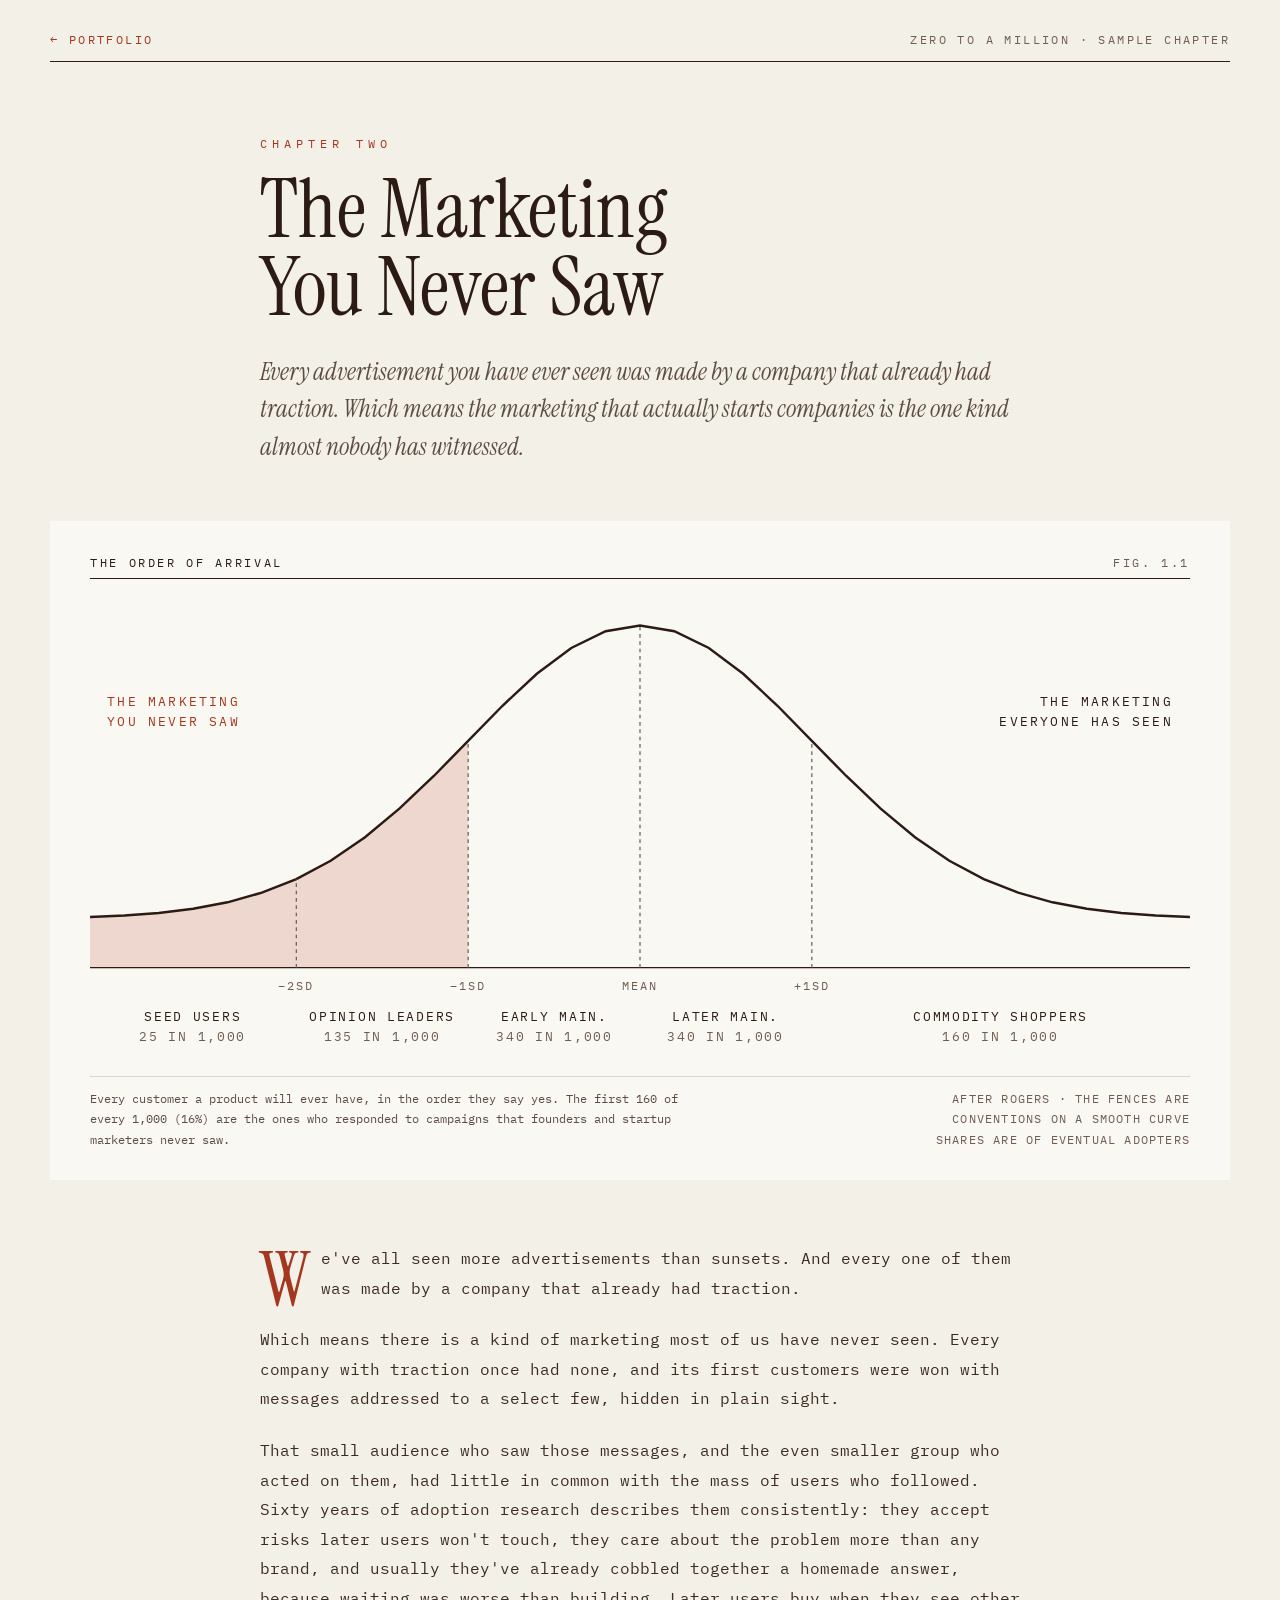
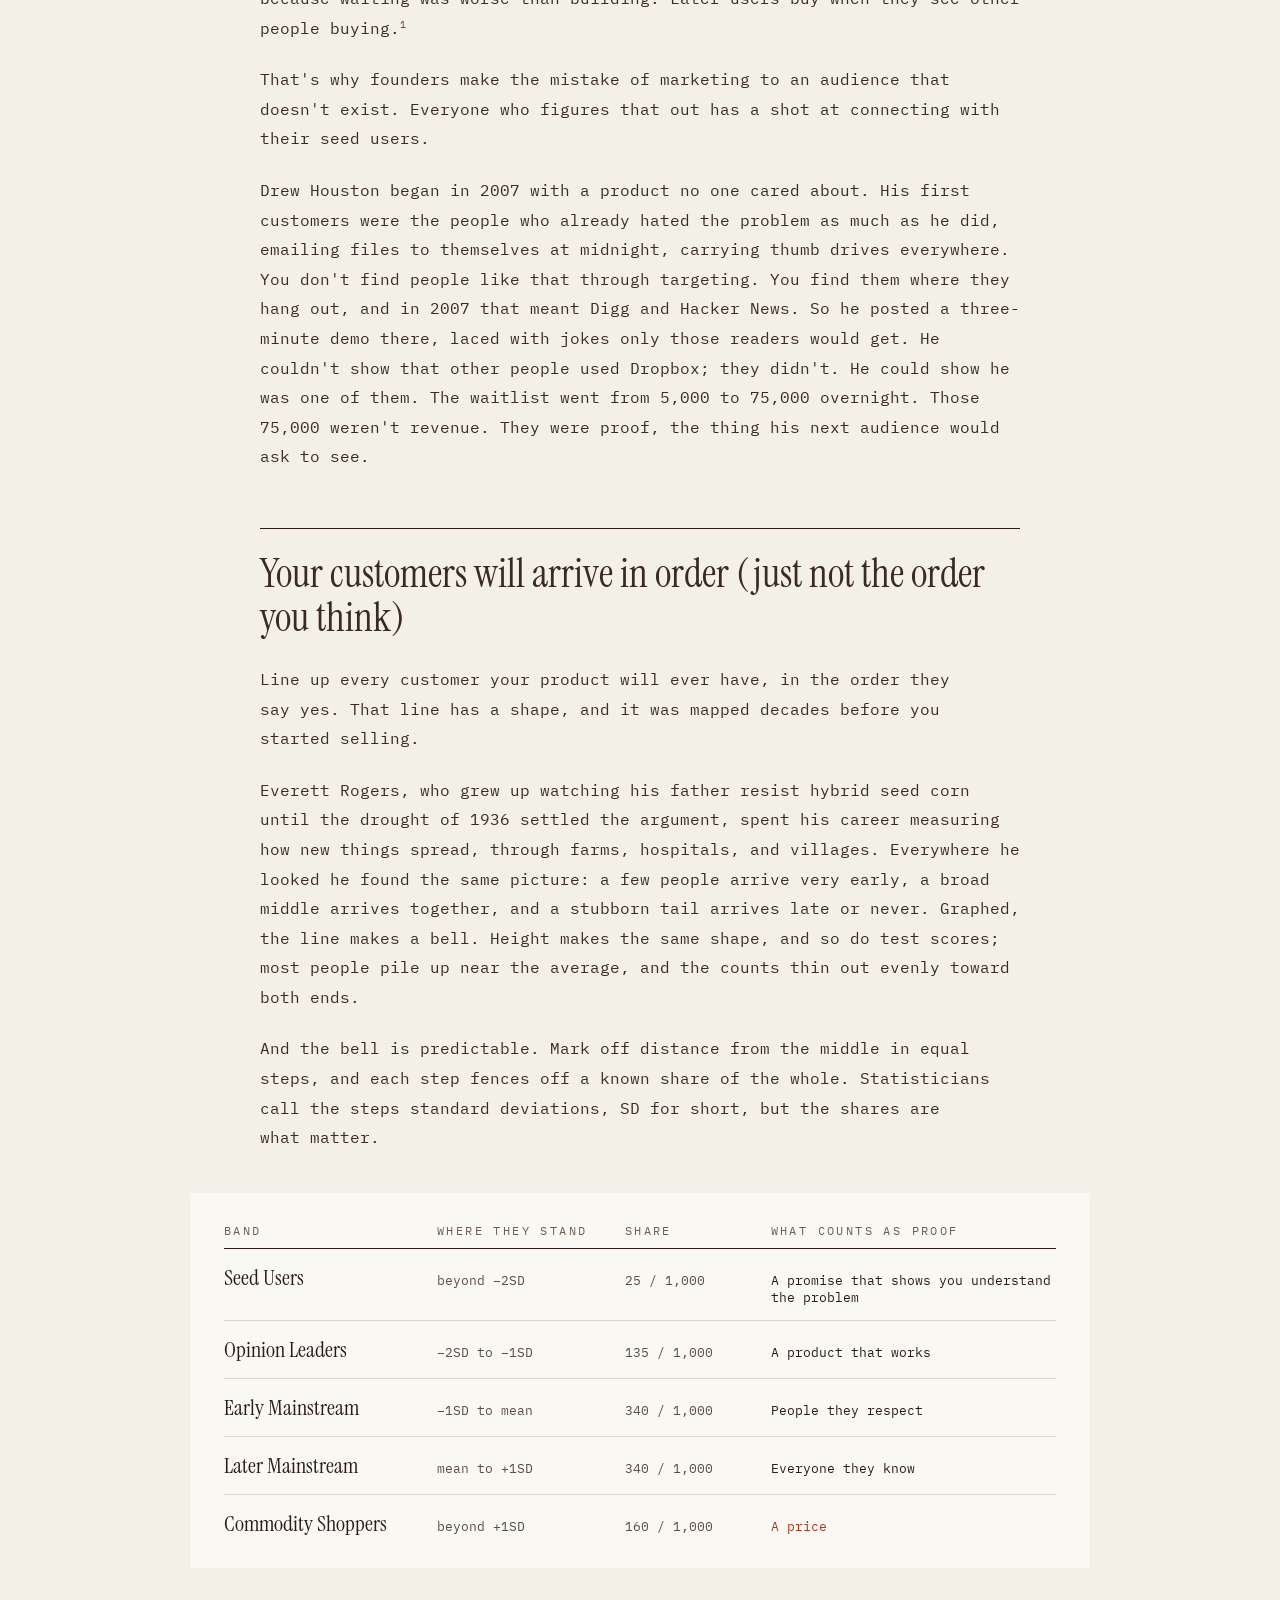
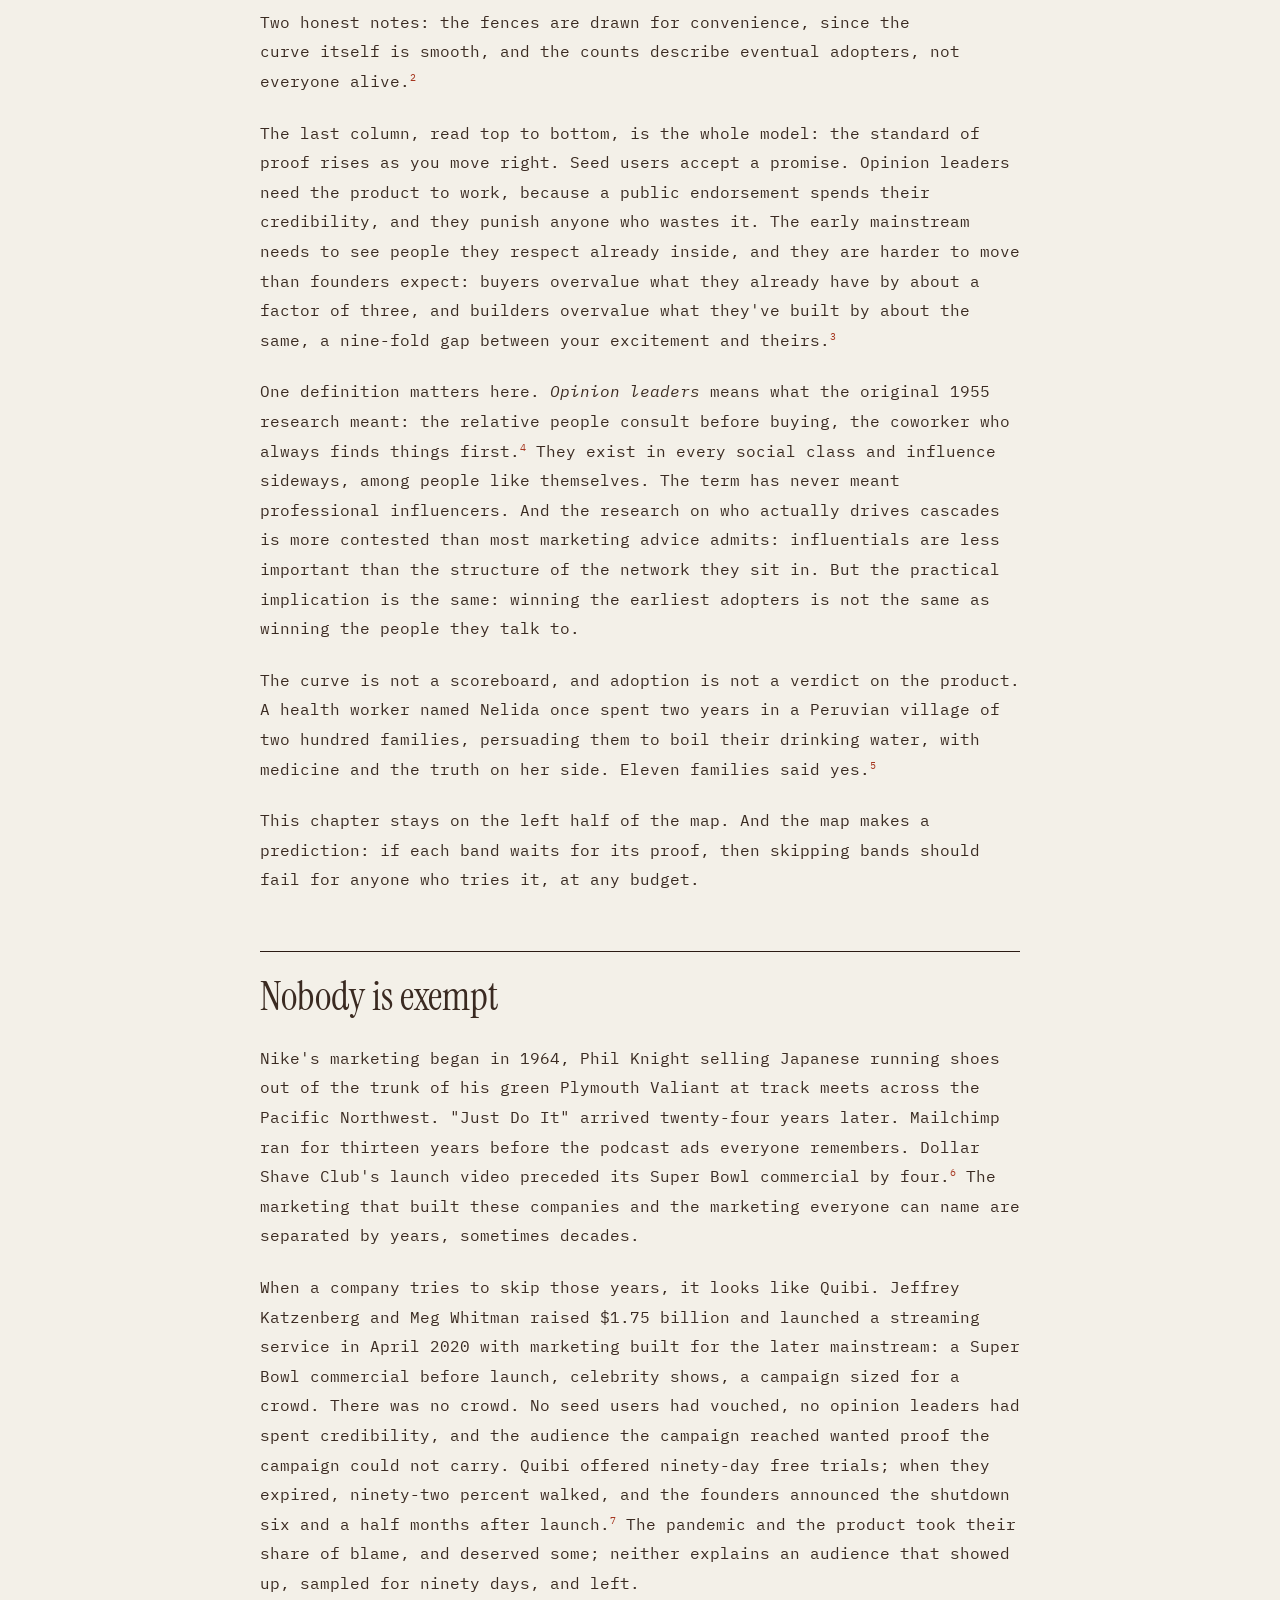
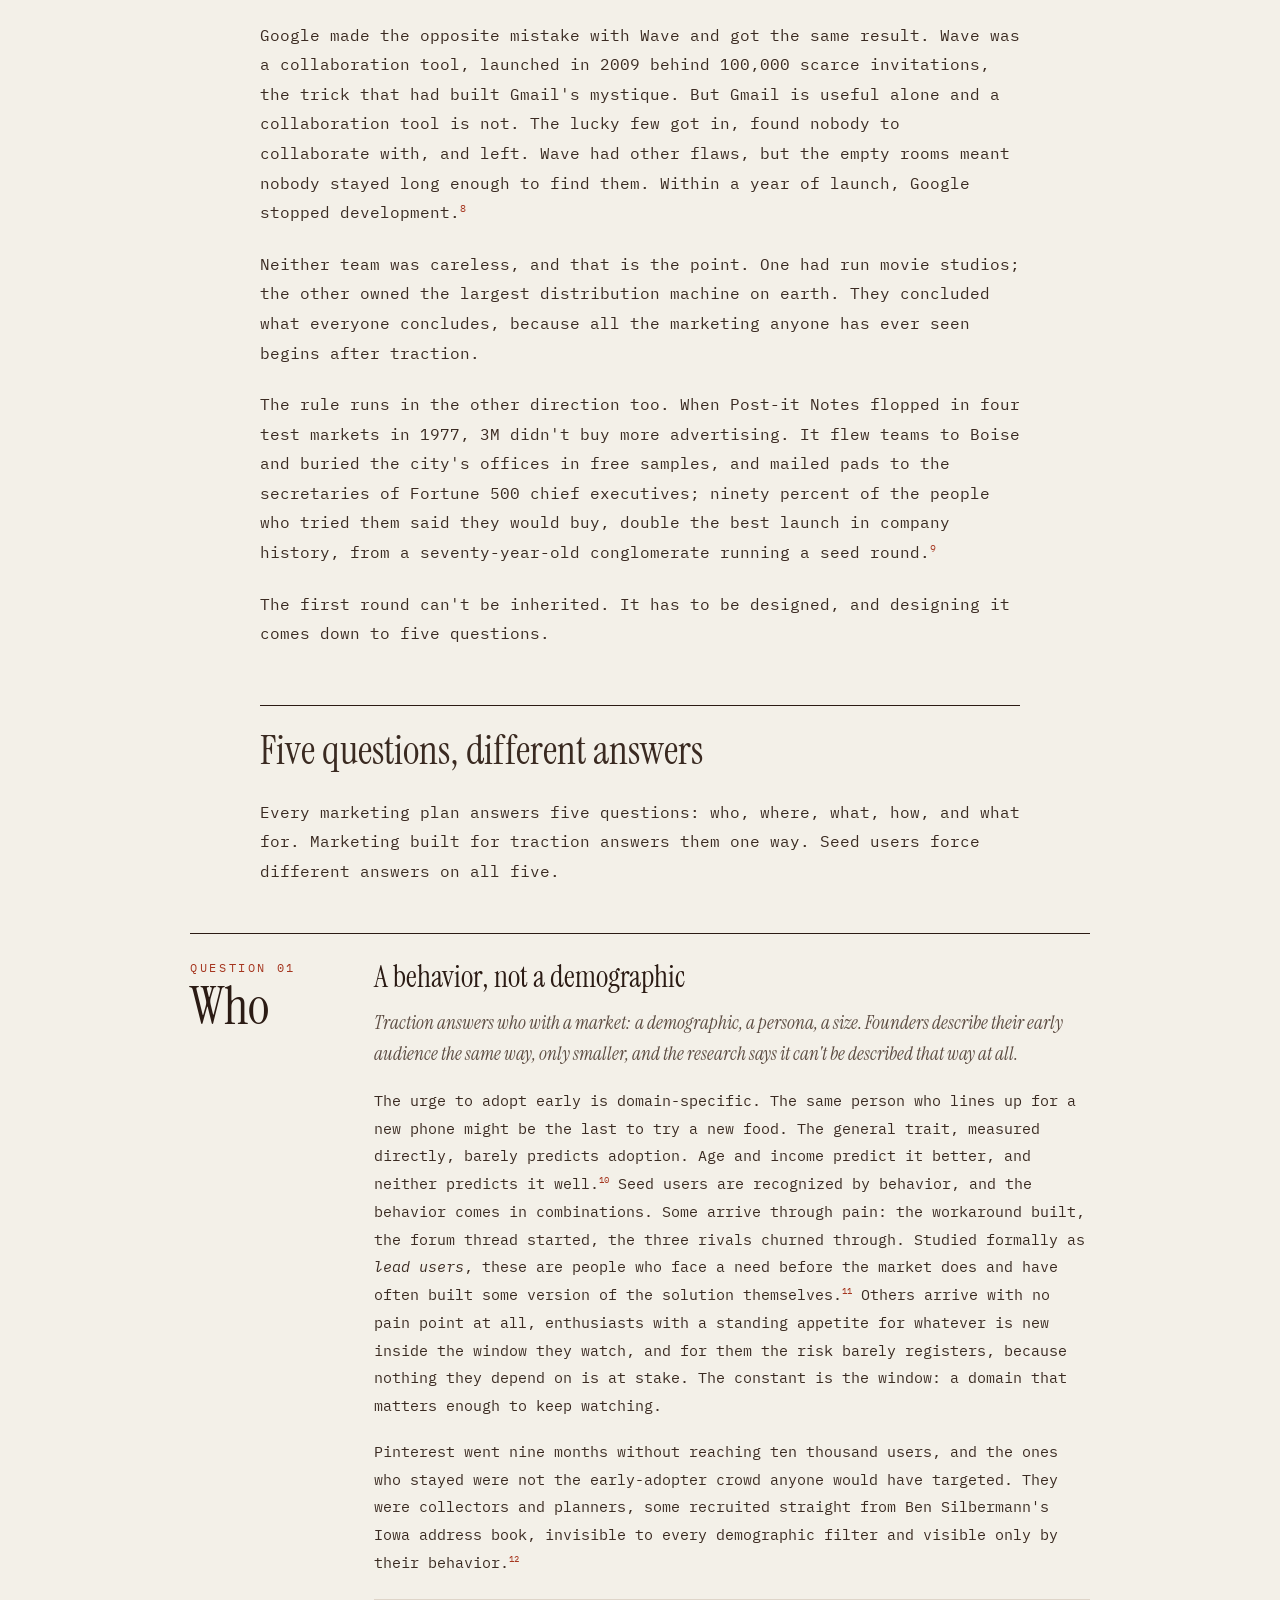
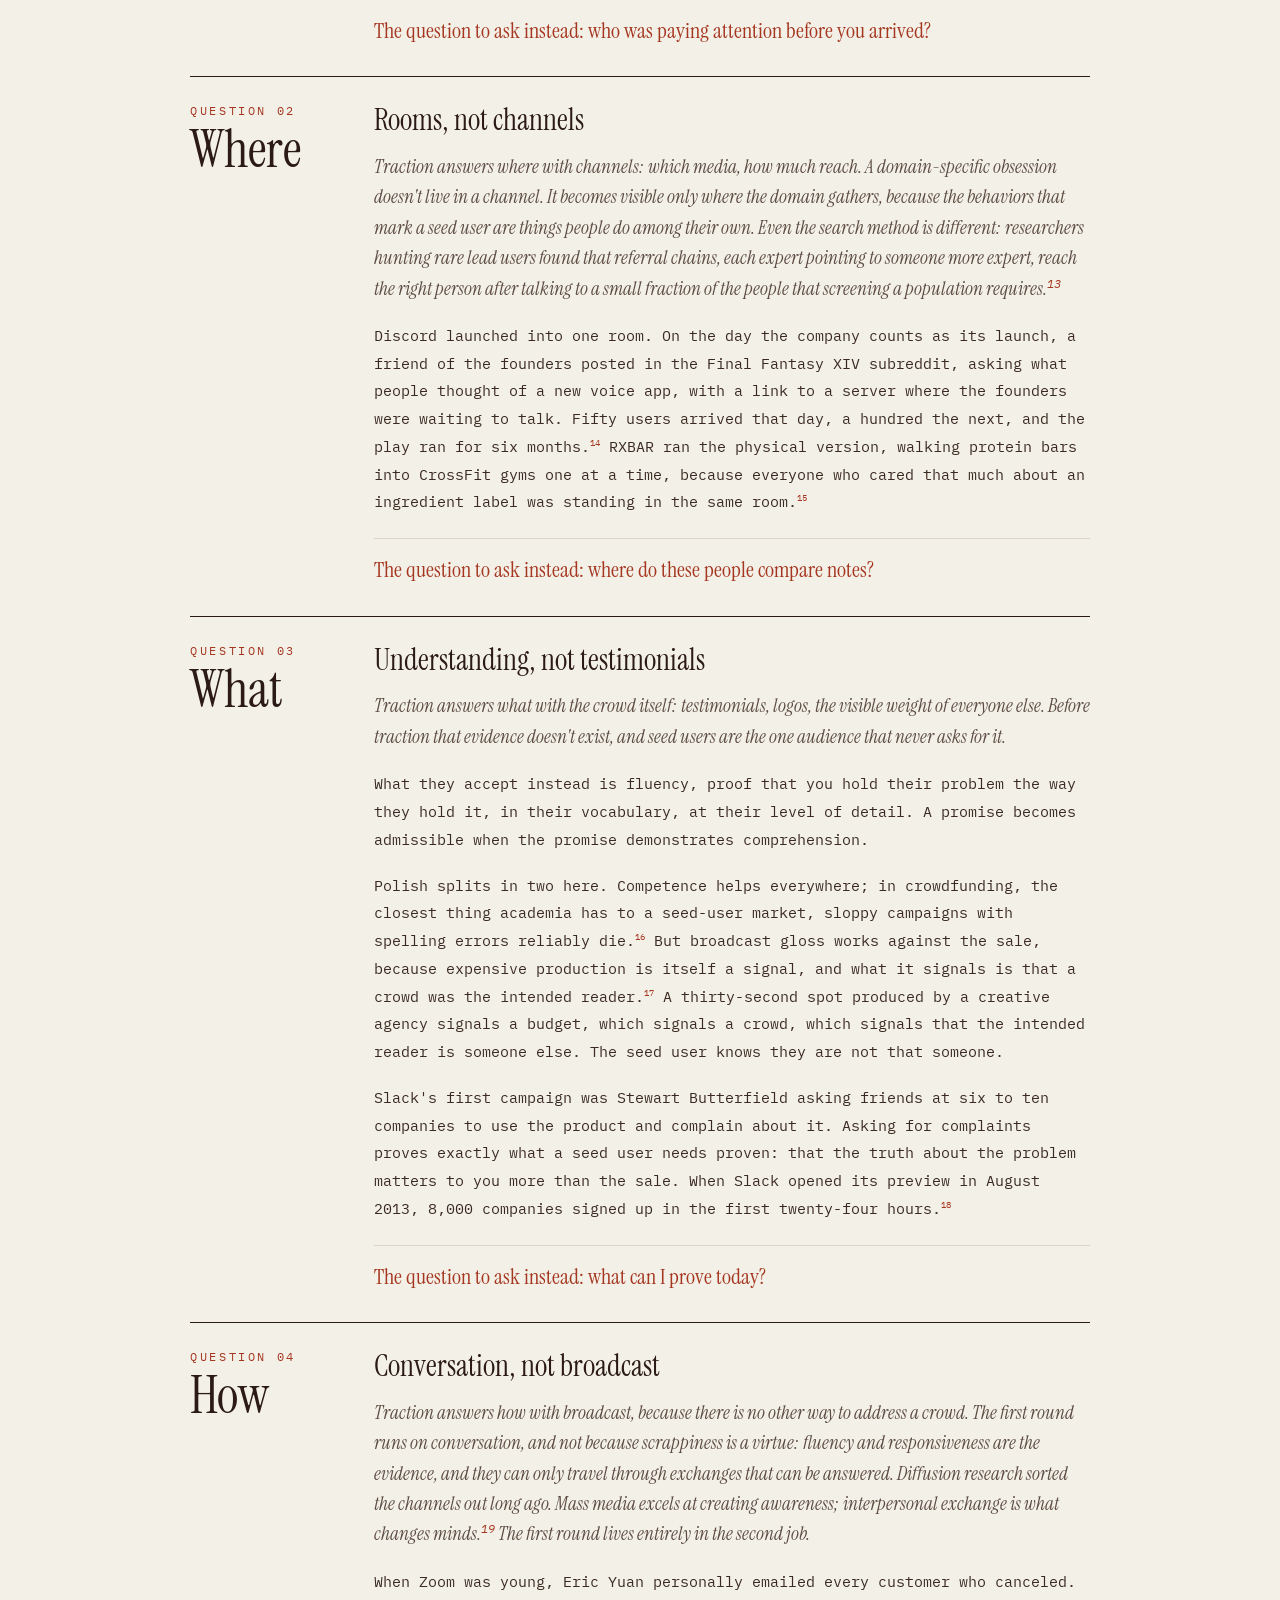
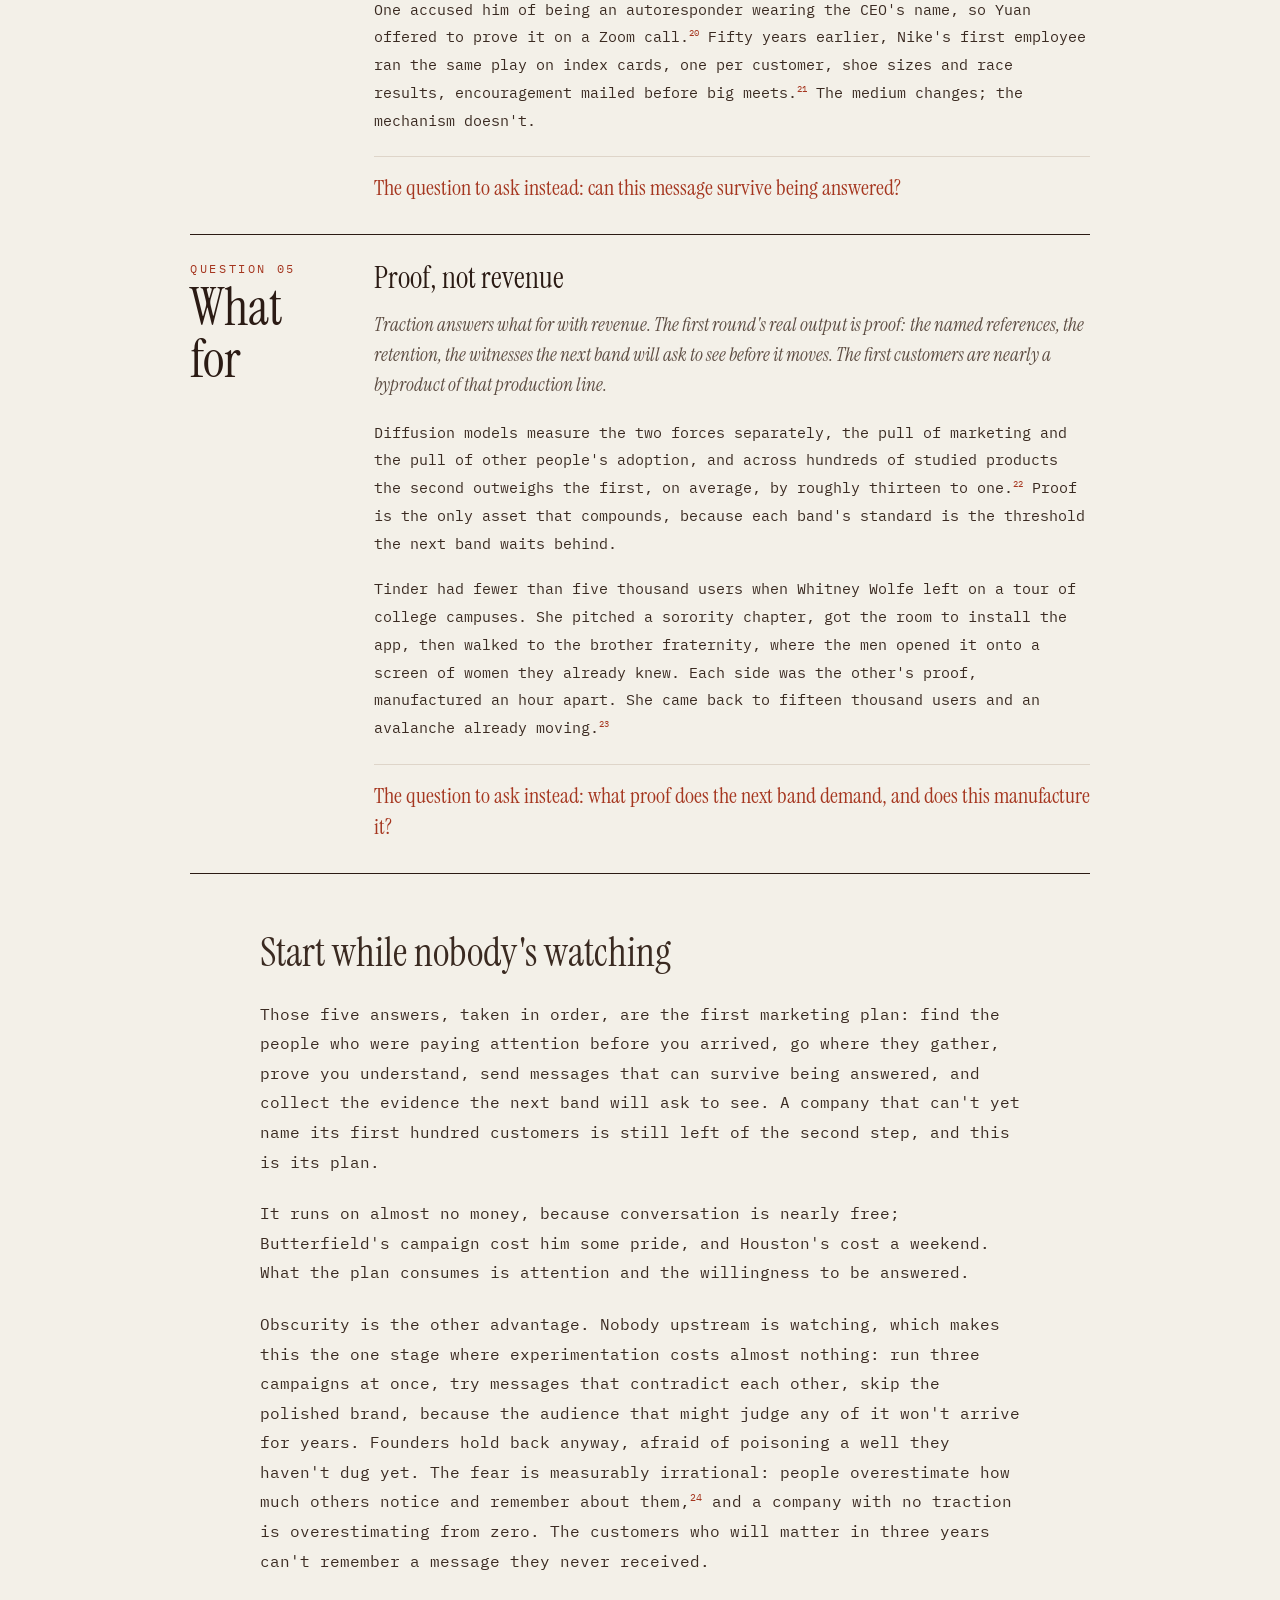
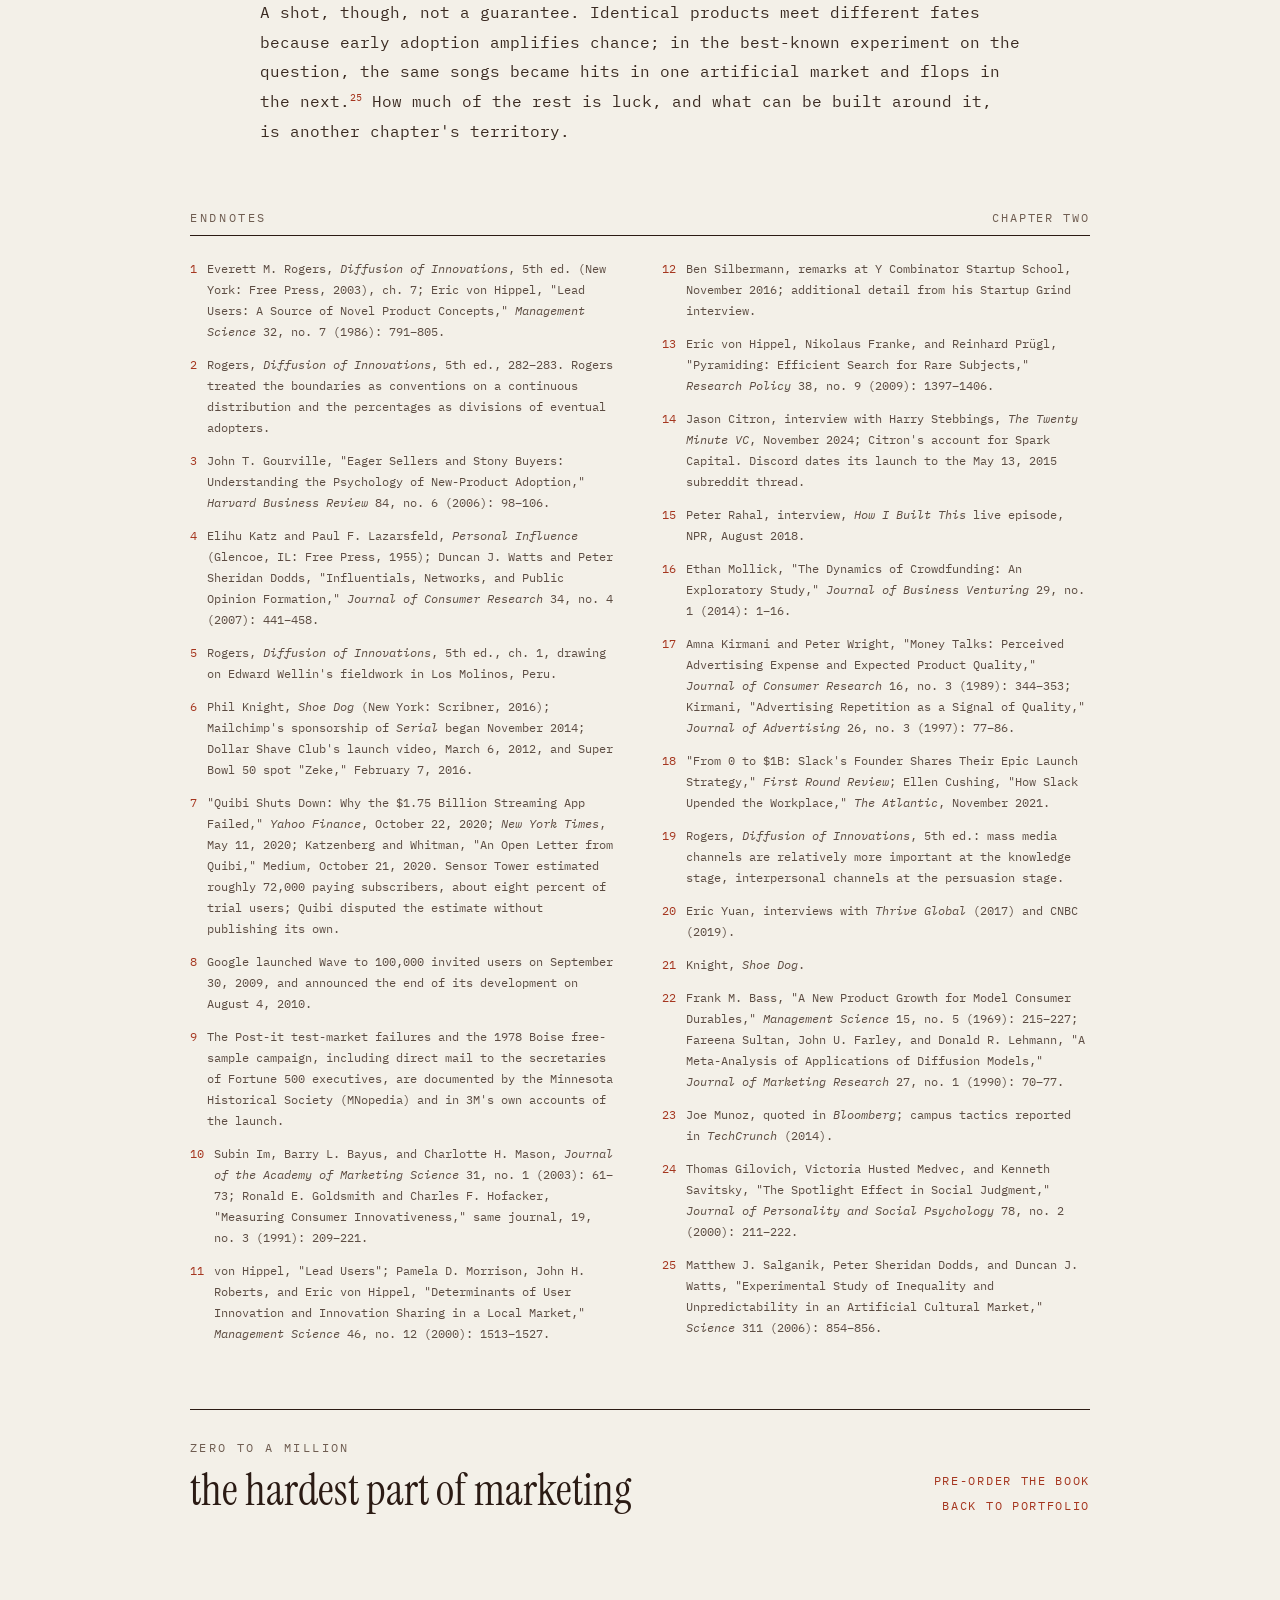
==== commit 6ba63b5a: "updated with new style guide." ====
--- a/chapter-two.html
+++ b/chapter-two.html
@@ -3,25 +3,25 @@
 <head>
 <meta charset="utf-8">
 <meta name="viewport" content="width=device-width, initial-scale=1">
-<title>The Marketing You Never Saw — Chapter Two of Zero to a Million</title>
+<title>The Marketing You Never Saw:Chapter Two of Zero to a Million</title>
 <meta name="description" content="Every advertisement you have ever seen was made by a company that already had traction. Which means the marketing that actually starts companies is the one kind almost nobody has witnessed.">
 <link rel="canonical" href="https://portfolio.atma.marketing/chapter-two.html">
 <meta name="robots" content="index, follow, max-image-preview:large, max-snippet:-1">
 <meta name="author" content="Atma Degeyndt">
-<meta name="theme-color" content="#efeae2">
+<meta name="theme-color" content="#f3f0e8">
 <meta property="og:type" content="article">
-<meta property="og:site_name" content="Atma Degeyndt — Portfolio">
+<meta property="og:site_name" content="Atma Degeyndt:Portfolio">
 <meta property="og:locale" content="en_US">
 <meta property="og:url" content="https://portfolio.atma.marketing/chapter-two.html">
-<meta property="og:title" content="The Marketing You Never Saw — Zero to a Million, Chapter Two">
+<meta property="og:title" content="The Marketing You Never Saw:Zero to a Million, Chapter Two">
 <meta property="og:description" content="Every advertisement you have ever seen was made by a company that already had traction. Which means the marketing that actually starts companies is the one kind almost nobody has witnessed.">
 <meta property="og:image" content="https://portfolio.atma.marketing/og-image.png">
 <meta property="og:image:type" content="image/png">
 <meta property="og:image:width" content="1200">
 <meta property="og:image:height" content="630">
-<meta property="og:image:alt" content="Atma Degeyndt — creative strategy, direct response, applied statistics.">
+<meta property="og:image:alt" content="Atma Degeyndt:creative strategy, direct response, applied statistics.">
 <meta name="twitter:card" content="summary_large_image">
-<meta name="twitter:title" content="The Marketing You Never Saw — Zero to a Million, Chapter Two">
+<meta name="twitter:title" content="The Marketing You Never Saw:Zero to a Million, Chapter Two">
 <meta name="twitter:description" content="Every advertisement you have ever seen was made by a company that already had traction. Which means the marketing that actually starts companies is the one kind almost nobody has witnessed.">
 <meta name="twitter:image" content="https://portfolio.atma.marketing/og-image.png">
 <link rel="icon" href="/favicon.svg" type="image/svg+xml">
@@ -32,7 +32,7 @@
 <link rel="preconnect" href="https://fonts.gstatic.com" crossorigin>
 <link href="https://fonts.googleapis.com/css2?family=Instrument+Serif:ital@0;1&family=IBM+Plex+Mono:wght@400;500;600&display=swap" rel="stylesheet">
 <style>
-body { margin: 0; background: #efeae2; }
+body { margin: 0; background: #f3f0e8; }
   a { color: #a5361f; text-decoration: none; }
   a:hover { color: #2b1b14; }
   sup { font-size: .62em; line-height: 0; vertical-align: super; color: #a5361f; font-family: 'IBM Plex Mono', monospace; }
@@ -75,7 +75,7 @@
   }
   @media print {
     a { color: #2b1b14 !important; }
-    [target="_blank"]::after { content: " (" attr(href) ")"; font-size: 9px; color: #8a7668; }
+    [target="_blank"]::after { content: " (" attr(href) ")"; font-size: 9px; color: #6f5d51; }
   }
 </style>
 <script type="application/ld+json">
@@ -109,11 +109,11 @@
 </script>
 </head>
 <body>
-<div style="background:#efeae2; color:#2b1b14; font-family:'IBM Plex Mono',monospace; padding:0 0 90px;">
+<div style="background:#f3f0e8; color:#2b1b14; font-family:'IBM Plex Mono',monospace; padding:0 0 90px;">
   <div style="max-width:1180px; margin:0 auto; padding:0 40px;">
 
     <div style="padding:32px 0 0;">
-      <div style="display:flex; justify-content:space-between; align-items:baseline; padding-bottom:14px; border-bottom:1px solid #2b1b14; font-size:11px; letter-spacing:.2em; text-transform:uppercase; color:#8a7668;">
+      <div style="display:flex; justify-content:space-between; align-items:baseline; padding-bottom:14px; border-bottom:1px solid #2b1b14; font-size:12px; letter-spacing:.2em; text-transform:uppercase; color:#6f5d51;">
         <a href="/">← Portfolio</a>
         <span>Zero to a Million · sample chapter</span>
       </div>
@@ -125,10 +125,10 @@
       <div style="font-family:'Instrument Serif',serif; font-style:italic; font-size:25px; line-height:1.5; color:#5c4c42; margin-top:26px; text-wrap:pretty;">Every advertisement you have ever seen was made by a company that already had traction. Which means the marketing that actually starts companies is the one kind almost nobody has witnessed.</div>
     </div>
 
-    <div style="background:#f7f4ef; margin:56px 0 0; padding:34px 40px 30px;">
+    <div style="background:#faf8f2; margin:56px 0 0; padding:34px 40px 30px;">
       <div style="display:flex; justify-content:space-between; align-items:baseline; border-bottom:1px solid #2b1b14; padding-bottom:8px;">
-        <span style="font-size:10px; letter-spacing:.22em; text-transform:uppercase;">The order of arrival</span>
-        <span style="font-size:10px; letter-spacing:.22em; text-transform:uppercase; color:#8a7668;">Fig. 1.1</span>
+        <span style="font-size:12px; letter-spacing:.22em; text-transform:uppercase;">The order of arrival</span>
+        <span style="font-size:12px; letter-spacing:.22em; text-transform:uppercase; color:#6f5d51;">Fig. 1.1</span>
       </div>
 
       <svg viewBox="0 0 900 372" style="width:100%; height:auto; display:block; margin-top:22px;">
@@ -136,24 +136,24 @@
         <path d="M0,258.57 L28.1,257.33 L56.3,255.24 L84.4,251.83 L112.5,246.53 L140.6,238.66 L168.8,227.52 L196.9,212.50 L225,193.27 L253.1,169.93 L281.3,143.18 L309.4,114.43 L309.4,300 L0,300 Z" fill="#e4b8ac" opacity=".5"></path>
         <path d="M0,258.57 L28.1,257.33 L56.3,255.24 L84.4,251.83 L112.5,246.53 L140.6,238.66 L168.8,227.52 L196.9,212.50 L225,193.27 L253.1,169.93 L281.3,143.18 L309.4,114.43 L337.5,85.72 L365.6,59.53 L393.8,38.45 L421.9,24.75 L450,20 L478.1,24.75 L506.3,38.45 L534.4,59.53 L562.5,85.72 L590.6,114.43 L618.8,143.18 L646.9,169.93 L675,193.27 L703.1,212.50 L731.3,227.52 L759.4,238.66 L787.5,246.53 L815.6,251.83 L843.8,255.24 L871.9,257.33 L900,258.57" fill="none" stroke="#2b1b14" stroke-width="2"></path>
         <line x1="0" y1="300" x2="900" y2="300" stroke="#2b1b14" stroke-width="1"></line>
-        <g stroke="#8a7668" stroke-width="1" stroke-dasharray="3 3">
+        <g stroke="#6f5d51" stroke-width="1" stroke-dasharray="3 3">
           <line x1="168.8" y1="300" x2="168.8" y2="227.5"></line>
           <line x1="309.4" y1="300" x2="309.4" y2="114.4"></line>
           <line x1="450" y1="300" x2="450" y2="20"></line>
           <line x1="590.6" y1="300" x2="590.6" y2="114.4"></line>
         </g>
-        <g font-family="IBM Plex Mono, monospace" font-size="10" letter-spacing="1.6" fill="#8a7668" text-anchor="middle">
+        <g font-family="IBM Plex Mono, monospace" font-size="10" letter-spacing="1.6" fill="#6f5d51" text-anchor="middle">
           <text x="168.8" y="318">−2SD</text>
           <text x="309.4" y="318">−1SD</text>
           <text x="450" y="318">MEAN</text>
           <text x="590.6" y="318">+1SD</text>
         </g>
         <g font-family="IBM Plex Mono, monospace" font-size="11" letter-spacing="1.4" fill="#2b1b14" text-anchor="middle">
-          <text x="84" y="344">SEED USERS</text><text x="84" y="360" fill="#8a7668">25 IN 1,000</text>
-          <text x="239" y="344">OPINION LEADERS</text><text x="239" y="360" fill="#8a7668">135 IN 1,000</text>
-          <text x="380" y="344">EARLY MAIN.</text><text x="380" y="360" fill="#8a7668">340 IN 1,000</text>
-          <text x="520" y="344">LATER MAIN.</text><text x="520" y="360" fill="#8a7668">340 IN 1,000</text>
-          <text x="745" y="344">COMMODITY SHOPPERS</text><text x="745" y="360" fill="#8a7668">160 IN 1,000</text>
+          <text x="84" y="344">SEED USERS</text><text x="84" y="360" fill="#6f5d51">25 IN 1,000</text>
+          <text x="239" y="344">OPINION LEADERS</text><text x="239" y="360" fill="#6f5d51">135 IN 1,000</text>
+          <text x="380" y="344">EARLY MAIN.</text><text x="380" y="360" fill="#6f5d51">340 IN 1,000</text>
+          <text x="520" y="344">LATER MAIN.</text><text x="520" y="360" fill="#6f5d51">340 IN 1,000</text>
+          <text x="745" y="344">COMMODITY SHOPPERS</text><text x="745" y="360" fill="#6f5d51">160 IN 1,000</text>
         </g>
         <g font-family="IBM Plex Mono, monospace" font-size="11" letter-spacing="1.8">
           <text x="14" y="86" fill="#a5361f">THE MARKETING</text>
@@ -164,8 +164,8 @@
       </svg>
 
       <div style="display:flex; justify-content:space-between; gap:40px; border-top:1px solid #ded5c9; margin-top:20px; padding-top:12px;">
-        <div style="font-size:11px; line-height:1.7; color:#5c4c42; max-width:620px; text-wrap:pretty;">Every customer a product will ever have, in the order they say yes. The first 160 of every 1,000 (16%) are the ones who responded to campaigns that founders and startup marketers never saw.</div>
-        <div style="font-size:9px; line-height:1.7; letter-spacing:.1em; text-transform:uppercase; color:#8a7668; text-align:right; white-space:nowrap;">After Rogers · the fences are<br>conventions on a smooth curve<br>shares are of eventual adopters</div>
+        <div style="font-size:12px; line-height:1.7; color:#5c4c42; max-width:620px; text-wrap:pretty;">Every customer a product will ever have, in the order they say yes. The first 160 of every 1,000 (16%) are the ones who responded to campaigns that founders and startup marketers never saw.</div>
+        <div style="font-size:12px; line-height:1.7; letter-spacing:.1em; text-transform:uppercase; color:#6f5d51; text-align:right; white-space:nowrap;">After Rogers · the fences are<br>conventions on a smooth curve<br>shares are of eventual adopters</div>
       </div>
     </div>
 
@@ -185,8 +185,8 @@
     </div>
 
     <div style="max-width:900px; margin:0 auto; padding:40px 0 0;">
-      <div style="background:#f7f4ef; padding:30px 34px;">
-        <div style="display:grid; grid-template-columns:1.15fr 1fr .75fr 1.7fr; gap:20px; font-size:9px; letter-spacing:.2em; text-transform:uppercase; color:#8a7668; border-bottom:1px solid #2b1b14; padding-bottom:10px;">
+      <div style="background:#faf8f2; padding:30px 34px;">
+        <div style="display:grid; grid-template-columns:1.15fr 1fr .75fr 1.7fr; gap:20px; font-size:12px; letter-spacing:.2em; text-transform:uppercase; color:#6f5d51; border-bottom:1px solid #2b1b14; padding-bottom:10px;">
           <span>Band</span><span>Where they stand</span><span>Share</span><span>What counts as proof</span>
         </div>
         <div style="display:grid; grid-template-columns:1.15fr 1fr .75fr 1.7fr; gap:20px; padding:14px 0; border-bottom:1px solid #ded5c9; font-size:13px; align-items:baseline;">
@@ -248,7 +248,7 @@
       <div style="border-top:1px solid #2b1b14; padding:26px 0 30px;">
         <div style="display:grid; grid-template-columns:150px 1fr; gap:34px; align-items:start;">
           <div>
-            <div style="font-size:10px; letter-spacing:.22em; text-transform:uppercase; color:#a5361f;">Question 01</div>
+            <div style="font-size:12px; letter-spacing:.22em; text-transform:uppercase; color:#a5361f;">Question 01</div>
             <div style="font-family:'Instrument Serif',serif; font-size:52px; line-height:1; margin-top:6px;">Who</div>
           </div>
           <div>
@@ -264,7 +264,7 @@
       <div style="border-top:1px solid #2b1b14; padding:26px 0 30px;">
         <div style="display:grid; grid-template-columns:150px 1fr; gap:34px; align-items:start;">
           <div>
-            <div style="font-size:10px; letter-spacing:.22em; text-transform:uppercase; color:#a5361f;">Question 02</div>
+            <div style="font-size:12px; letter-spacing:.22em; text-transform:uppercase; color:#a5361f;">Question 02</div>
             <div style="font-family:'Instrument Serif',serif; font-size:52px; line-height:1; margin-top:6px;">Where</div>
           </div>
           <div>
@@ -279,7 +279,7 @@
       <div style="border-top:1px solid #2b1b14; padding:26px 0 30px;">
         <div style="display:grid; grid-template-columns:150px 1fr; gap:34px; align-items:start;">
           <div>
-            <div style="font-size:10px; letter-spacing:.22em; text-transform:uppercase; color:#a5361f;">Question 03</div>
+            <div style="font-size:12px; letter-spacing:.22em; text-transform:uppercase; color:#a5361f;">Question 03</div>
             <div style="font-family:'Instrument Serif',serif; font-size:52px; line-height:1; margin-top:6px;">What</div>
           </div>
           <div>
@@ -296,7 +296,7 @@
       <div style="border-top:1px solid #2b1b14; padding:26px 0 30px;">
         <div style="display:grid; grid-template-columns:150px 1fr; gap:34px; align-items:start;">
           <div>
-            <div style="font-size:10px; letter-spacing:.22em; text-transform:uppercase; color:#a5361f;">Question 04</div>
+            <div style="font-size:12px; letter-spacing:.22em; text-transform:uppercase; color:#a5361f;">Question 04</div>
             <div style="font-family:'Instrument Serif',serif; font-size:52px; line-height:1; margin-top:6px;">How</div>
           </div>
           <div>
@@ -311,7 +311,7 @@
       <div style="border-top:1px solid #2b1b14; border-bottom:1px solid #2b1b14; padding:26px 0 30px;">
         <div style="display:grid; grid-template-columns:150px 1fr; gap:34px; align-items:start;">
           <div>
-            <div style="font-size:10px; letter-spacing:.22em; text-transform:uppercase; color:#a5361f;">Question 05</div>
+            <div style="font-size:12px; letter-spacing:.22em; text-transform:uppercase; color:#a5361f;">Question 05</div>
             <div style="font-family:'Instrument Serif',serif; font-size:52px; line-height:1; margin-top:6px;">What for</div>
           </div>
           <div>
@@ -335,11 +335,11 @@
 
     <div style="max-width:900px; margin:0 auto; padding:64px 0 0;">
       <div style="display:flex; align-items:baseline; gap:20px; border-bottom:1px solid #2b1b14; padding-bottom:10px;">
-        <span style="font-size:11px; letter-spacing:.22em; text-transform:uppercase; color:#8a7668;">Endnotes</span>
+        <span style="font-size:12px; letter-spacing:.22em; text-transform:uppercase; color:#6f5d51;">Endnotes</span>
         <span style="flex:1;"></span>
-        <span style="font-size:11px; letter-spacing:.16em; text-transform:uppercase; color:#8a7668;">Chapter two</span>
-      </div>
-      <div style="columns:2; column-gap:44px; padding-top:22px; font-size:11px; line-height:1.75; color:#5c4c42;">
+        <span style="font-size:12px; letter-spacing:.16em; text-transform:uppercase; color:#6f5d51;">Chapter two</span>
+      </div>
+      <div style="columns:2; column-gap:44px; padding-top:22px; font-size:12px; line-height:1.75; color:#5c4c42;">
         <div style="display:flex; gap:10px; break-inside:avoid; margin-bottom:12px;"><span style="color:#a5361f; flex:none;">1</span><span>Everett M. Rogers, <em>Diffusion of Innovations</em>, 5th ed. (New York: Free Press, 2003), ch. 7; Eric von Hippel, "Lead Users: A Source of Novel Product Concepts," <em>Management Science</em> 32, no. 7 (1986): 791–805.</span></div>
         <div style="display:flex; gap:10px; break-inside:avoid; margin-bottom:12px;"><span style="color:#a5361f; flex:none;">2</span><span>Rogers, <em>Diffusion of Innovations</em>, 5th ed., 282–283. Rogers treated the boundaries as conventions on a continuous distribution and the percentages as divisions of eventual adopters.</span></div>
         <div style="display:flex; gap:10px; break-inside:avoid; margin-bottom:12px;"><span style="color:#a5361f; flex:none;">3</span><span>John T. Gourville, "Eager Sellers and Stony Buyers: Understanding the Psychology of New-Product Adoption," <em>Harvard Business Review</em> 84, no. 6 (2006): 98–106.</span></div>
@@ -371,7 +371,7 @@
     <div style="max-width:900px; margin:0 auto; padding:56px 0 0;">
       <div style="border-top:1px solid #2b1b14; padding-top:30px; display:flex; justify-content:space-between; align-items:flex-end; gap:40px;">
         <div>
-          <div style="font-size:11px; letter-spacing:.2em; text-transform:uppercase; color:#8a7668;">Zero to a Million</div>
+          <div style="font-size:12px; letter-spacing:.2em; text-transform:uppercase; color:#6f5d51;">Zero to a Million</div>
           <div style="font-family:'Instrument Serif',serif; font-size:44px; line-height:1.05; margin-top:12px;">the hardest part of marketing</div>
         </div>
         <div style="display:flex; flex-direction:column; gap:10px; font-size:12px; letter-spacing:.14em; text-transform:uppercase; text-align:right; white-space:nowrap;">
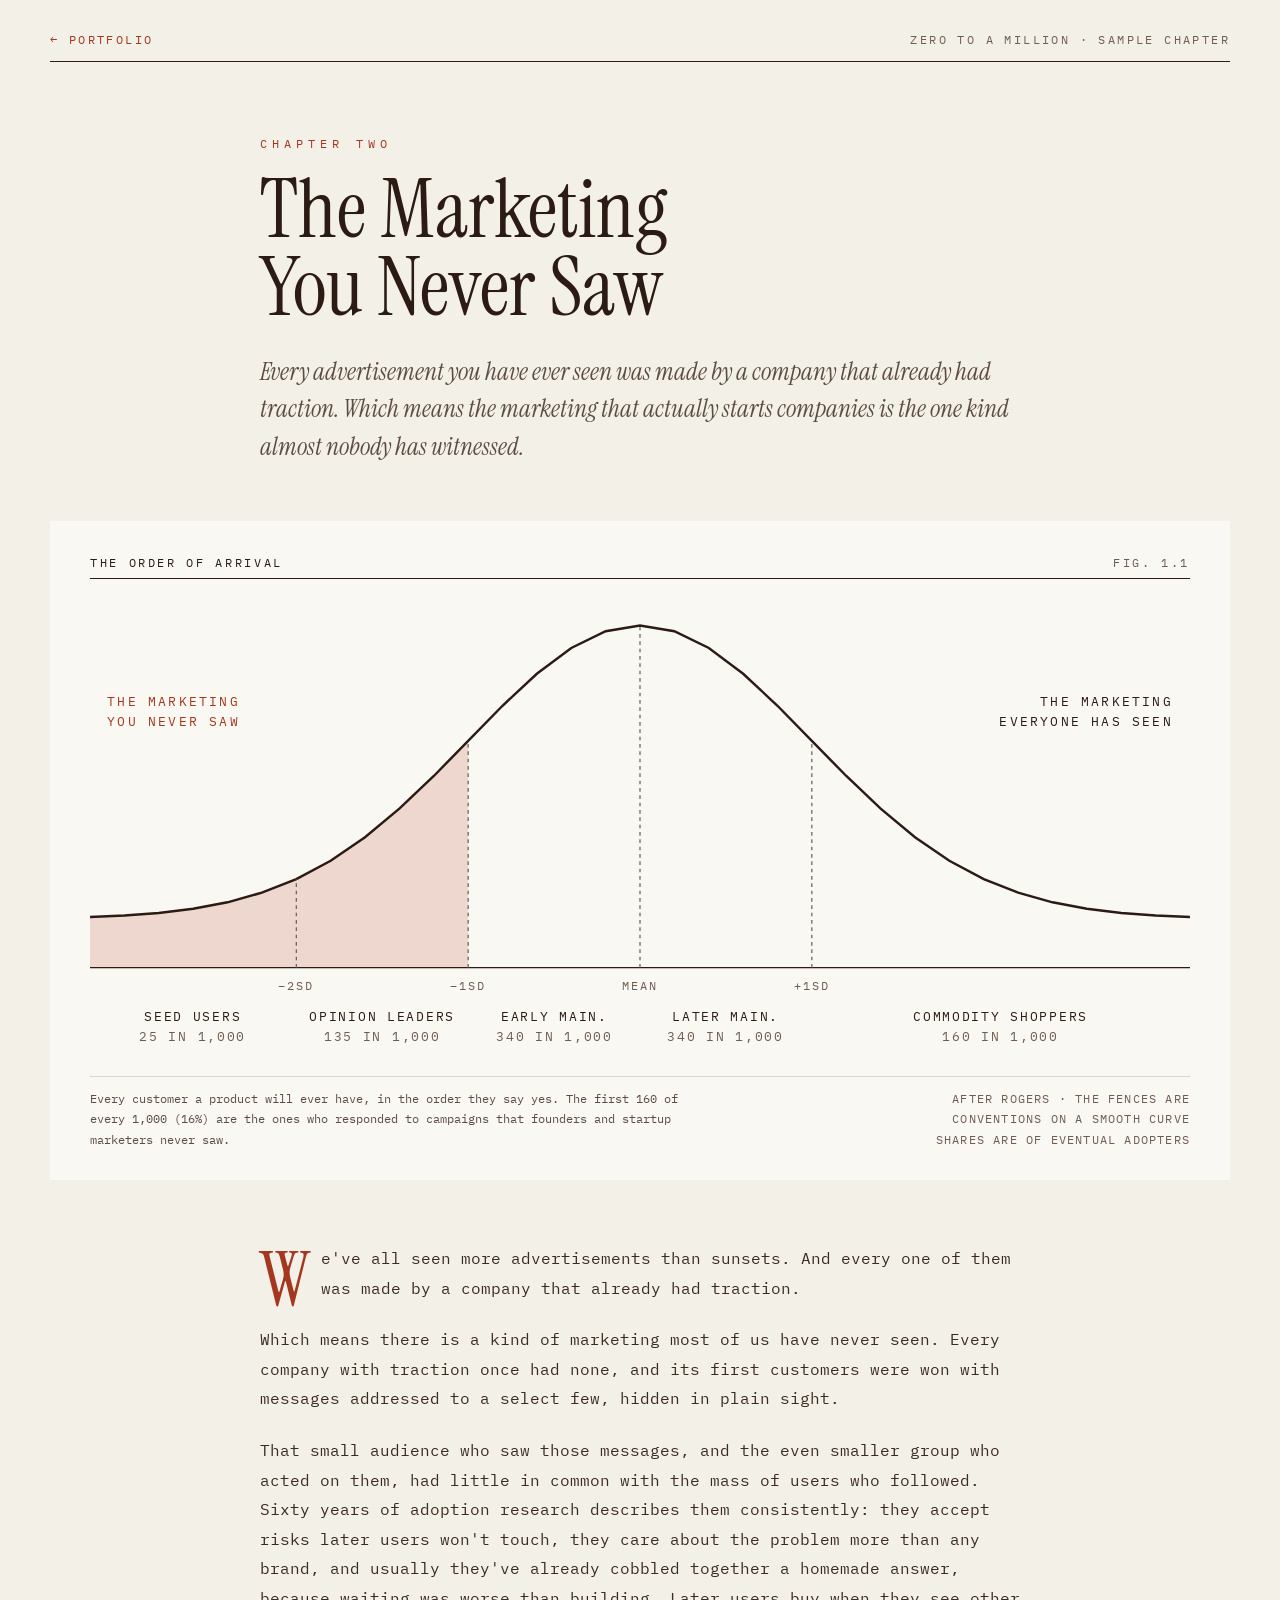
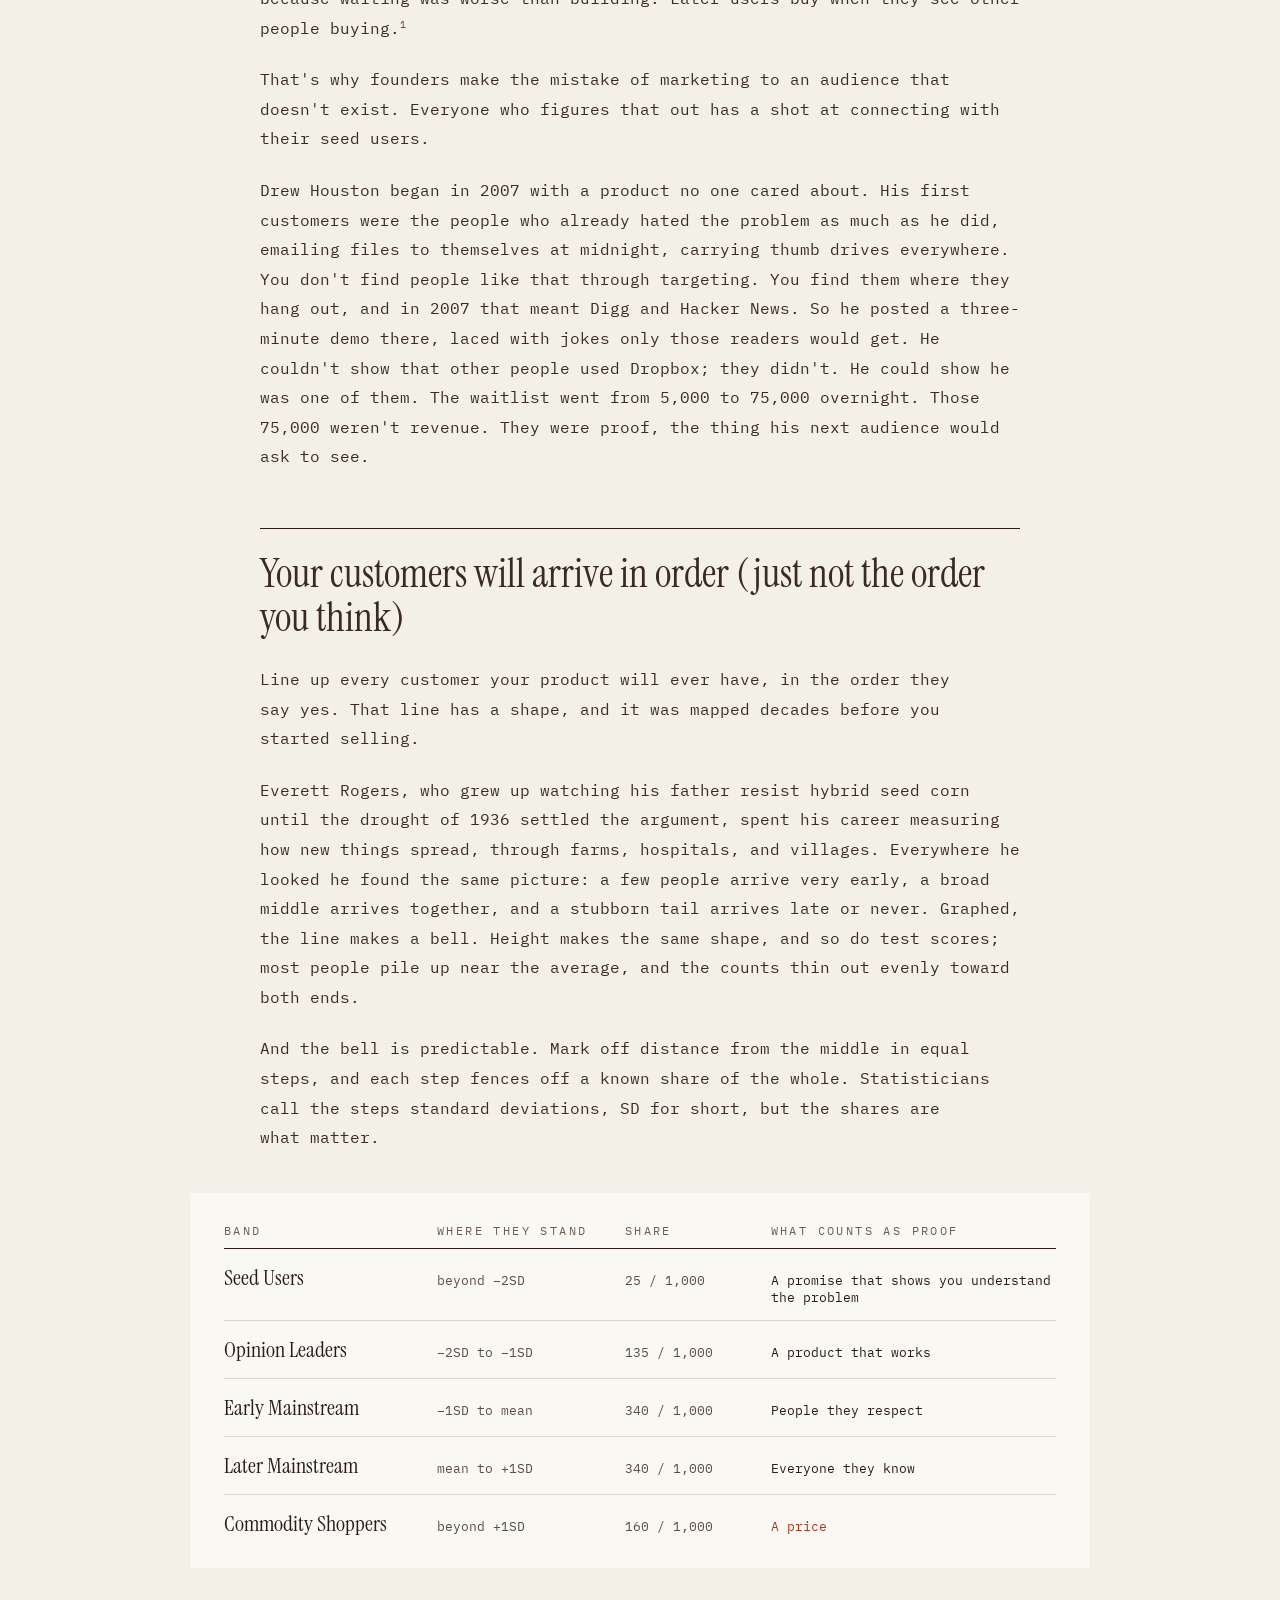
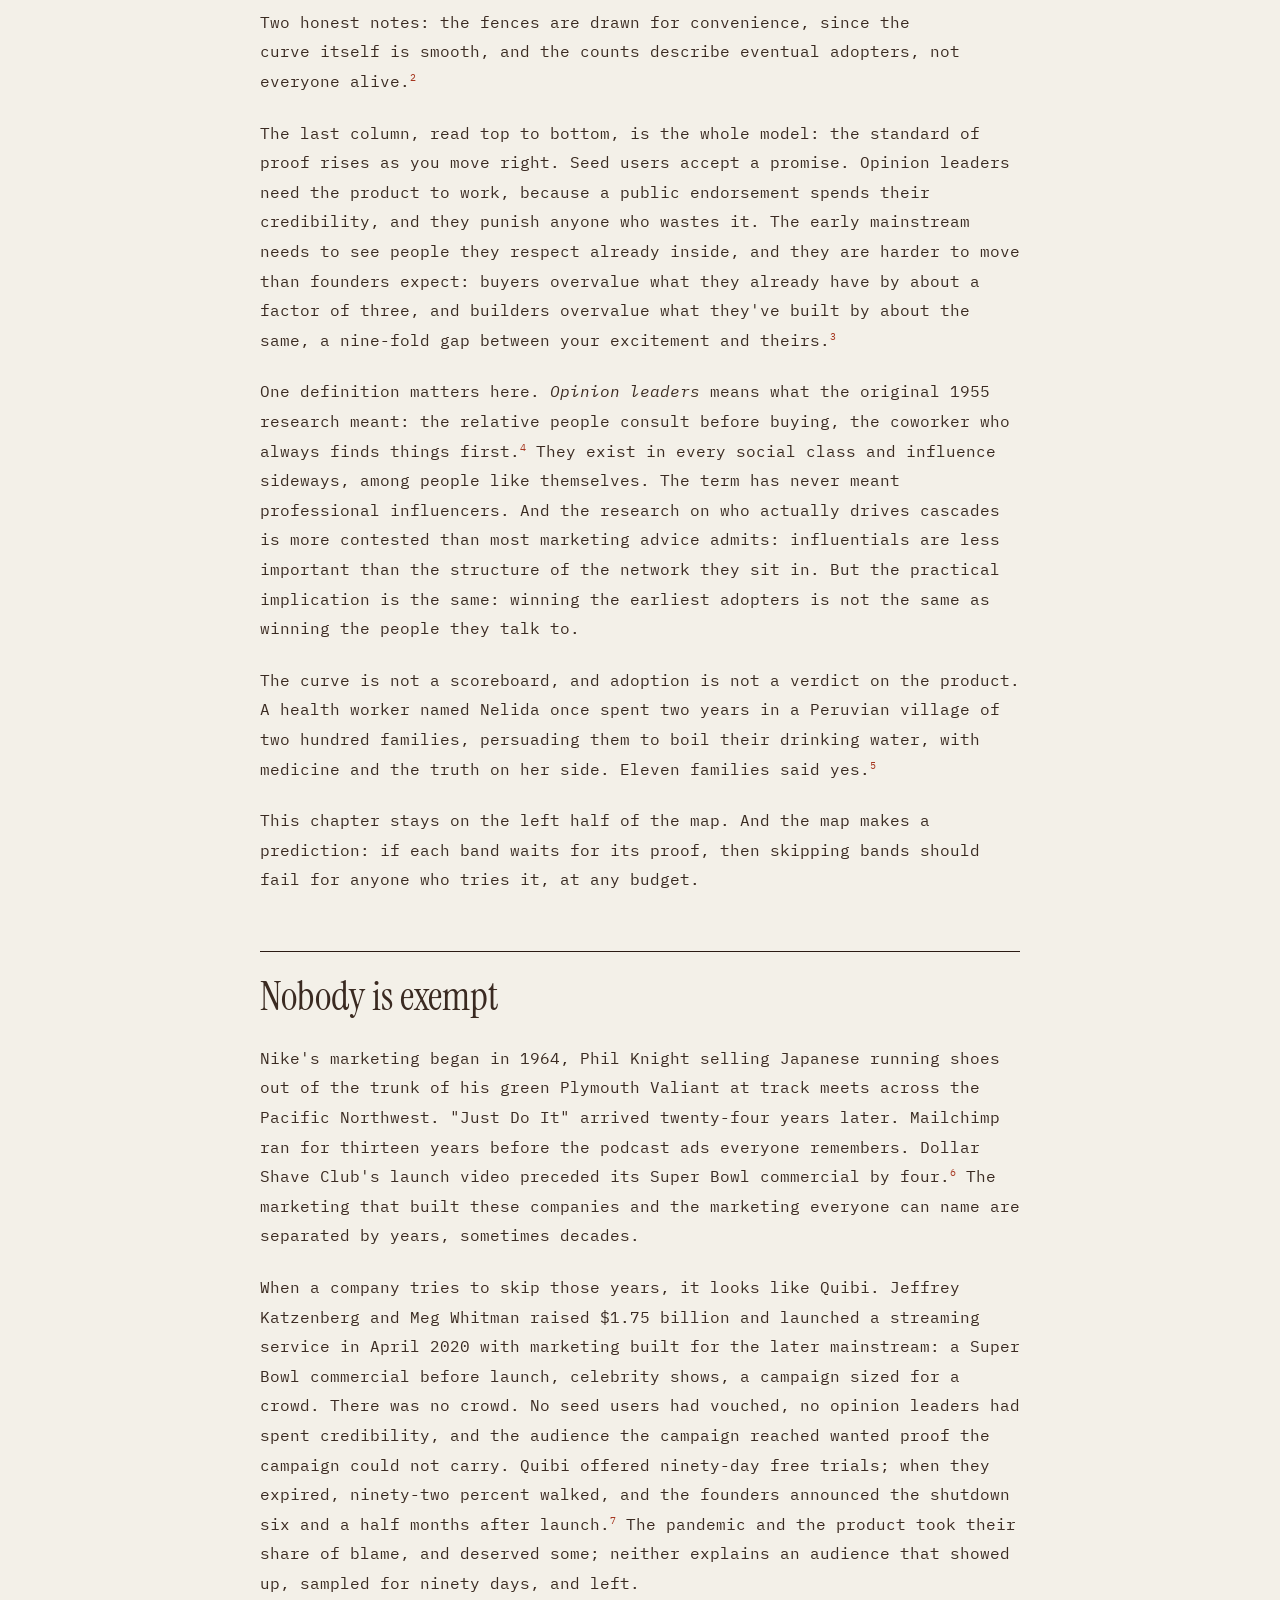
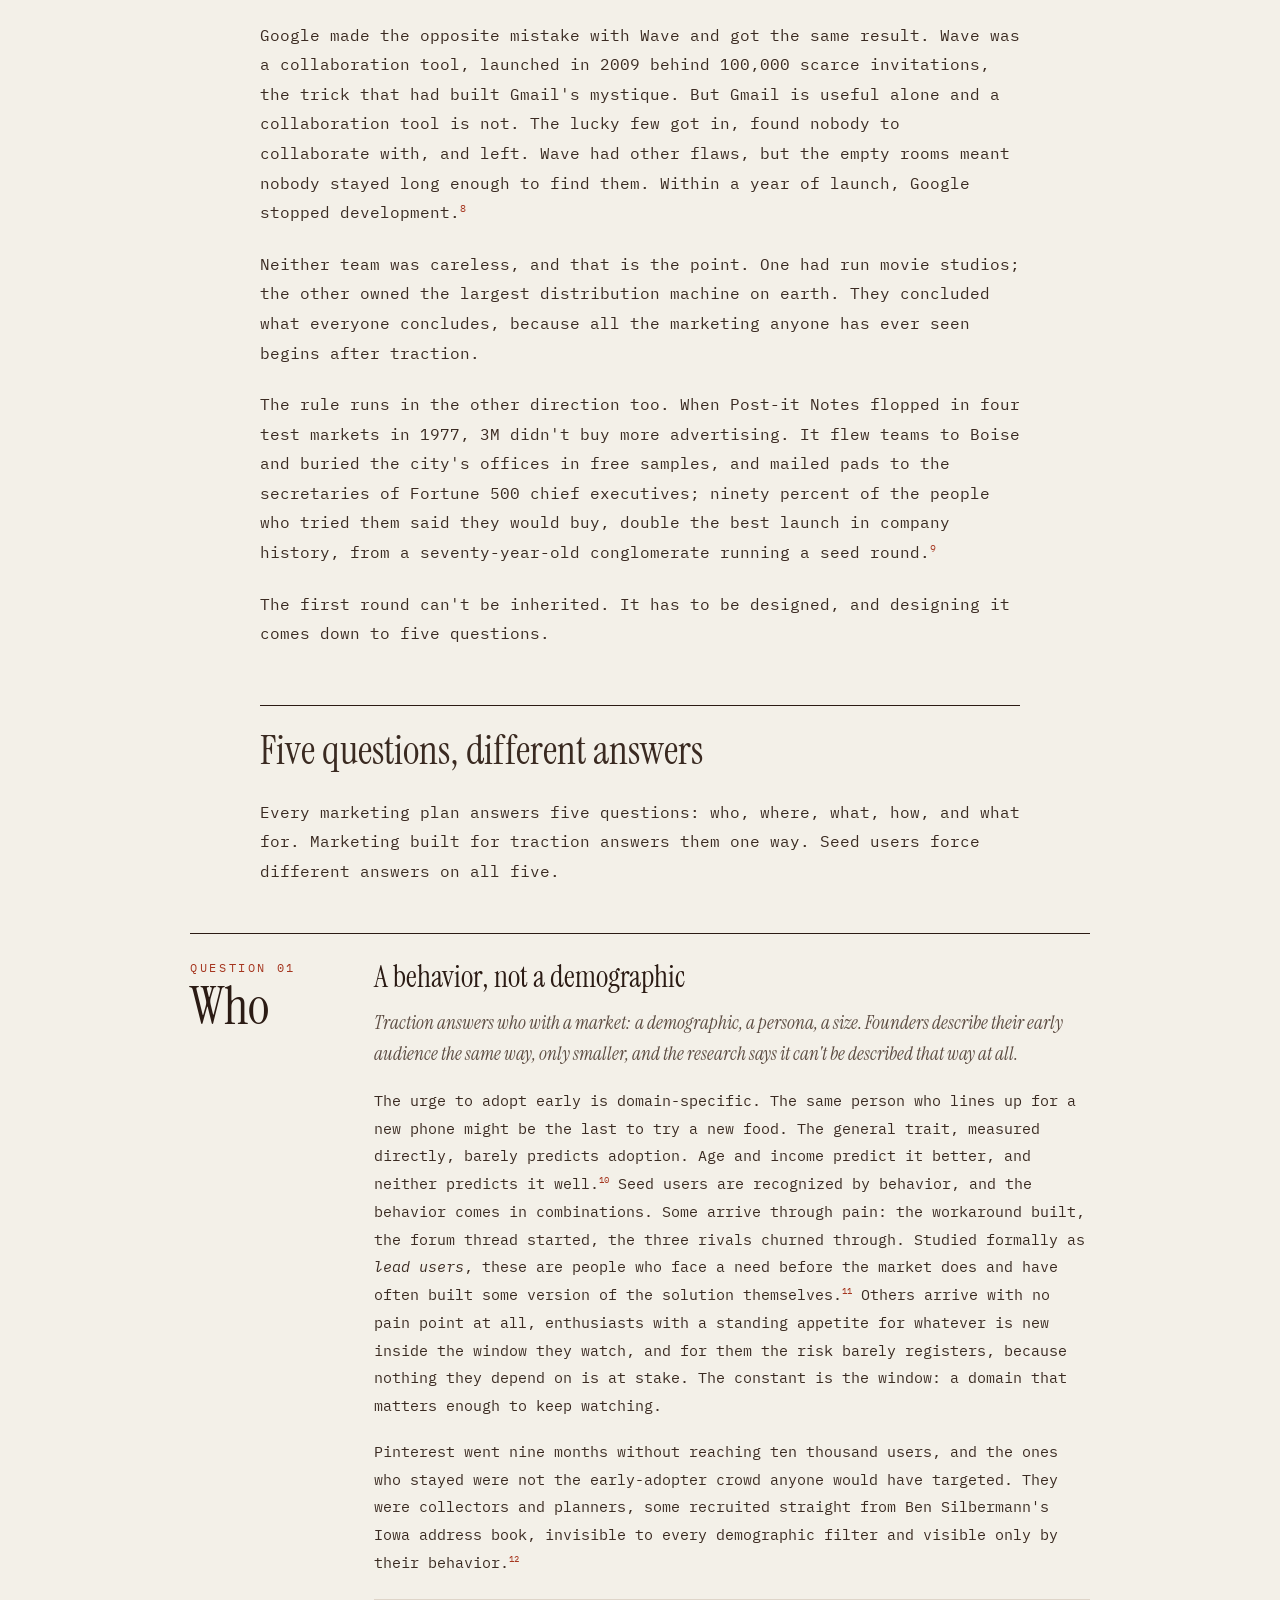
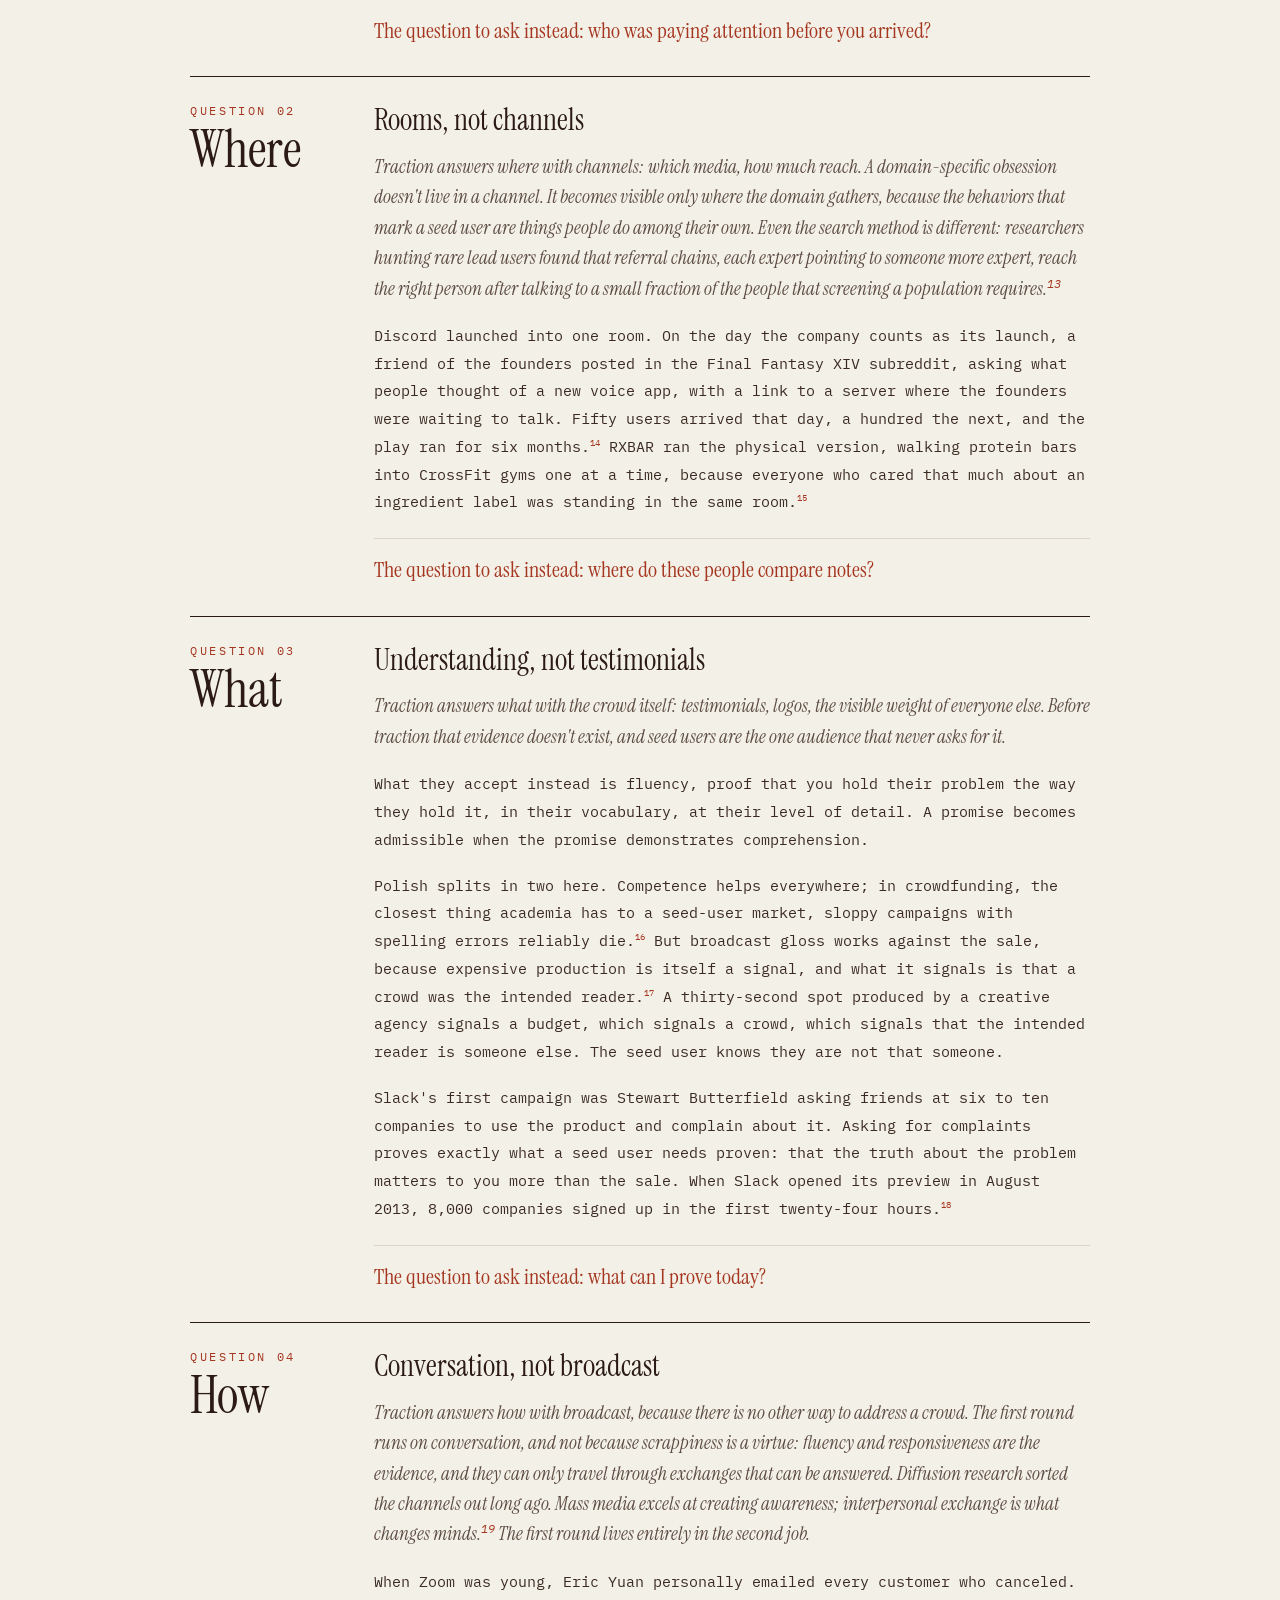
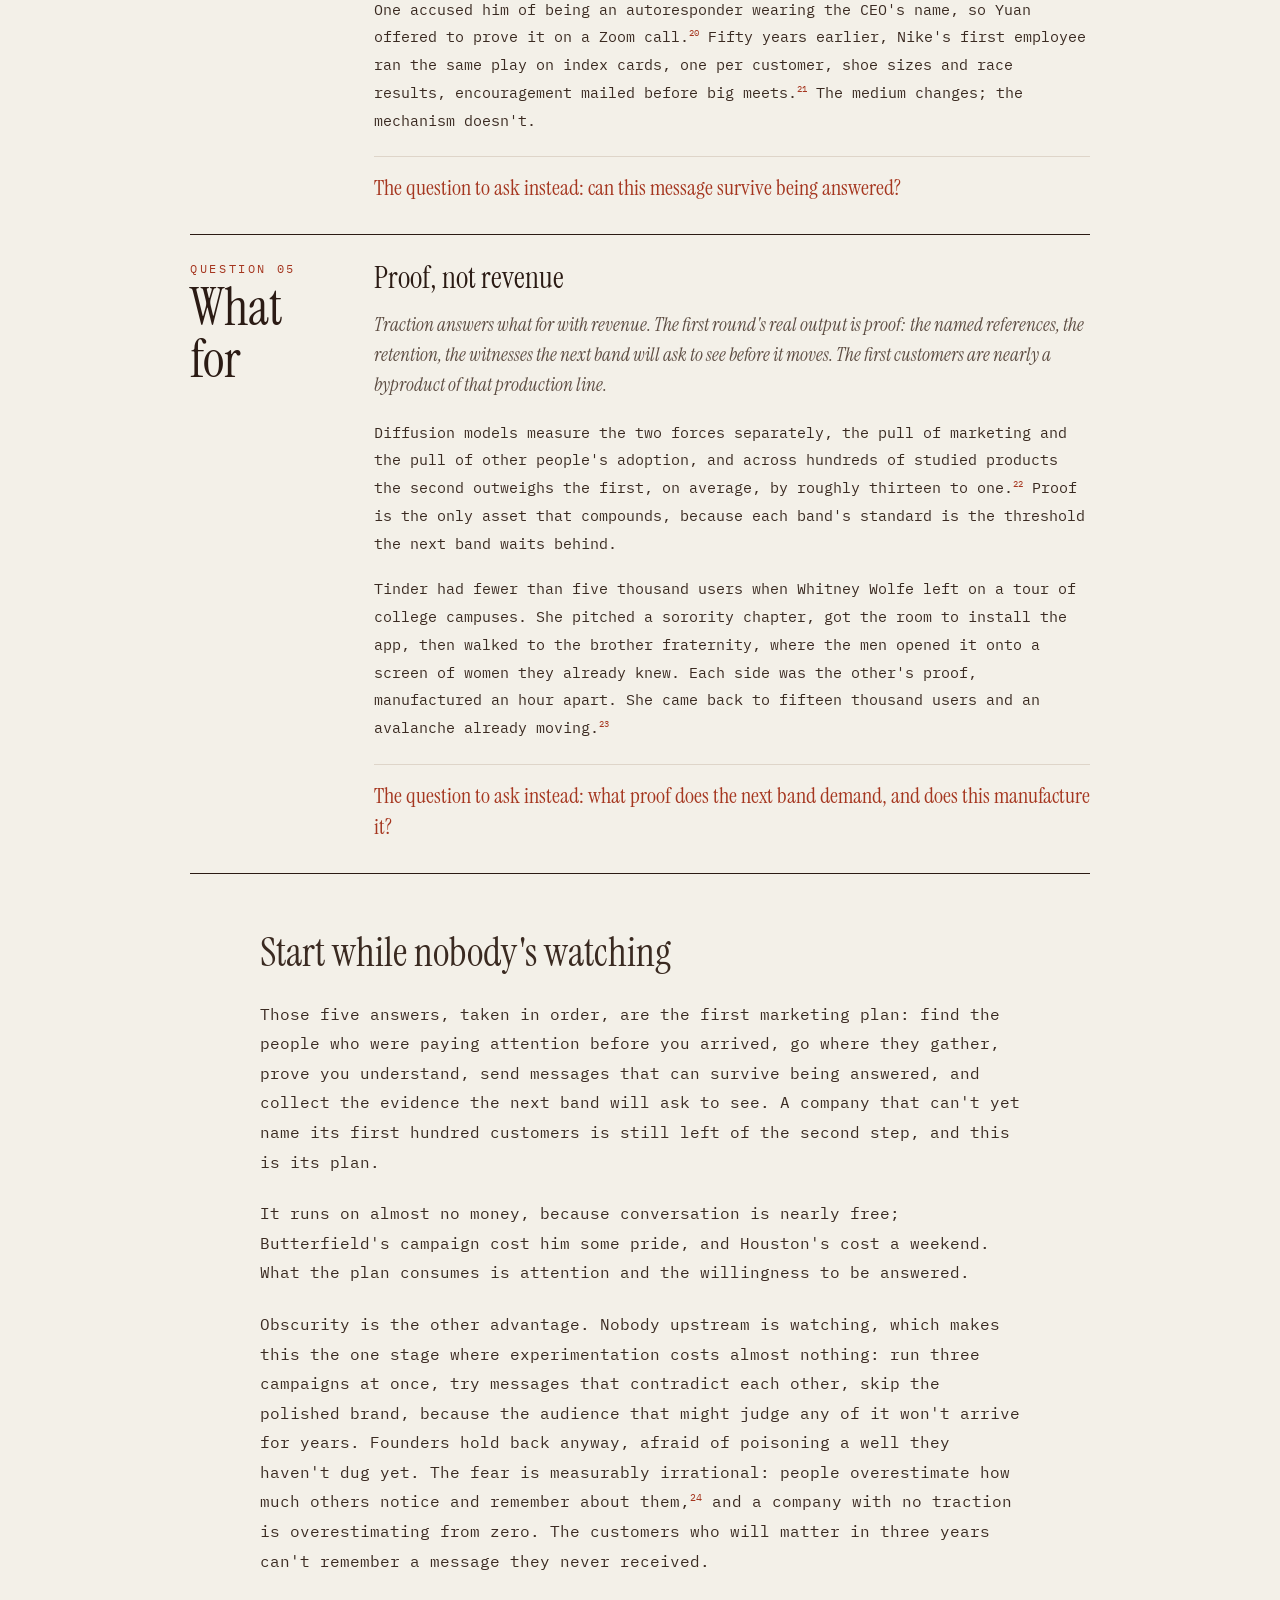
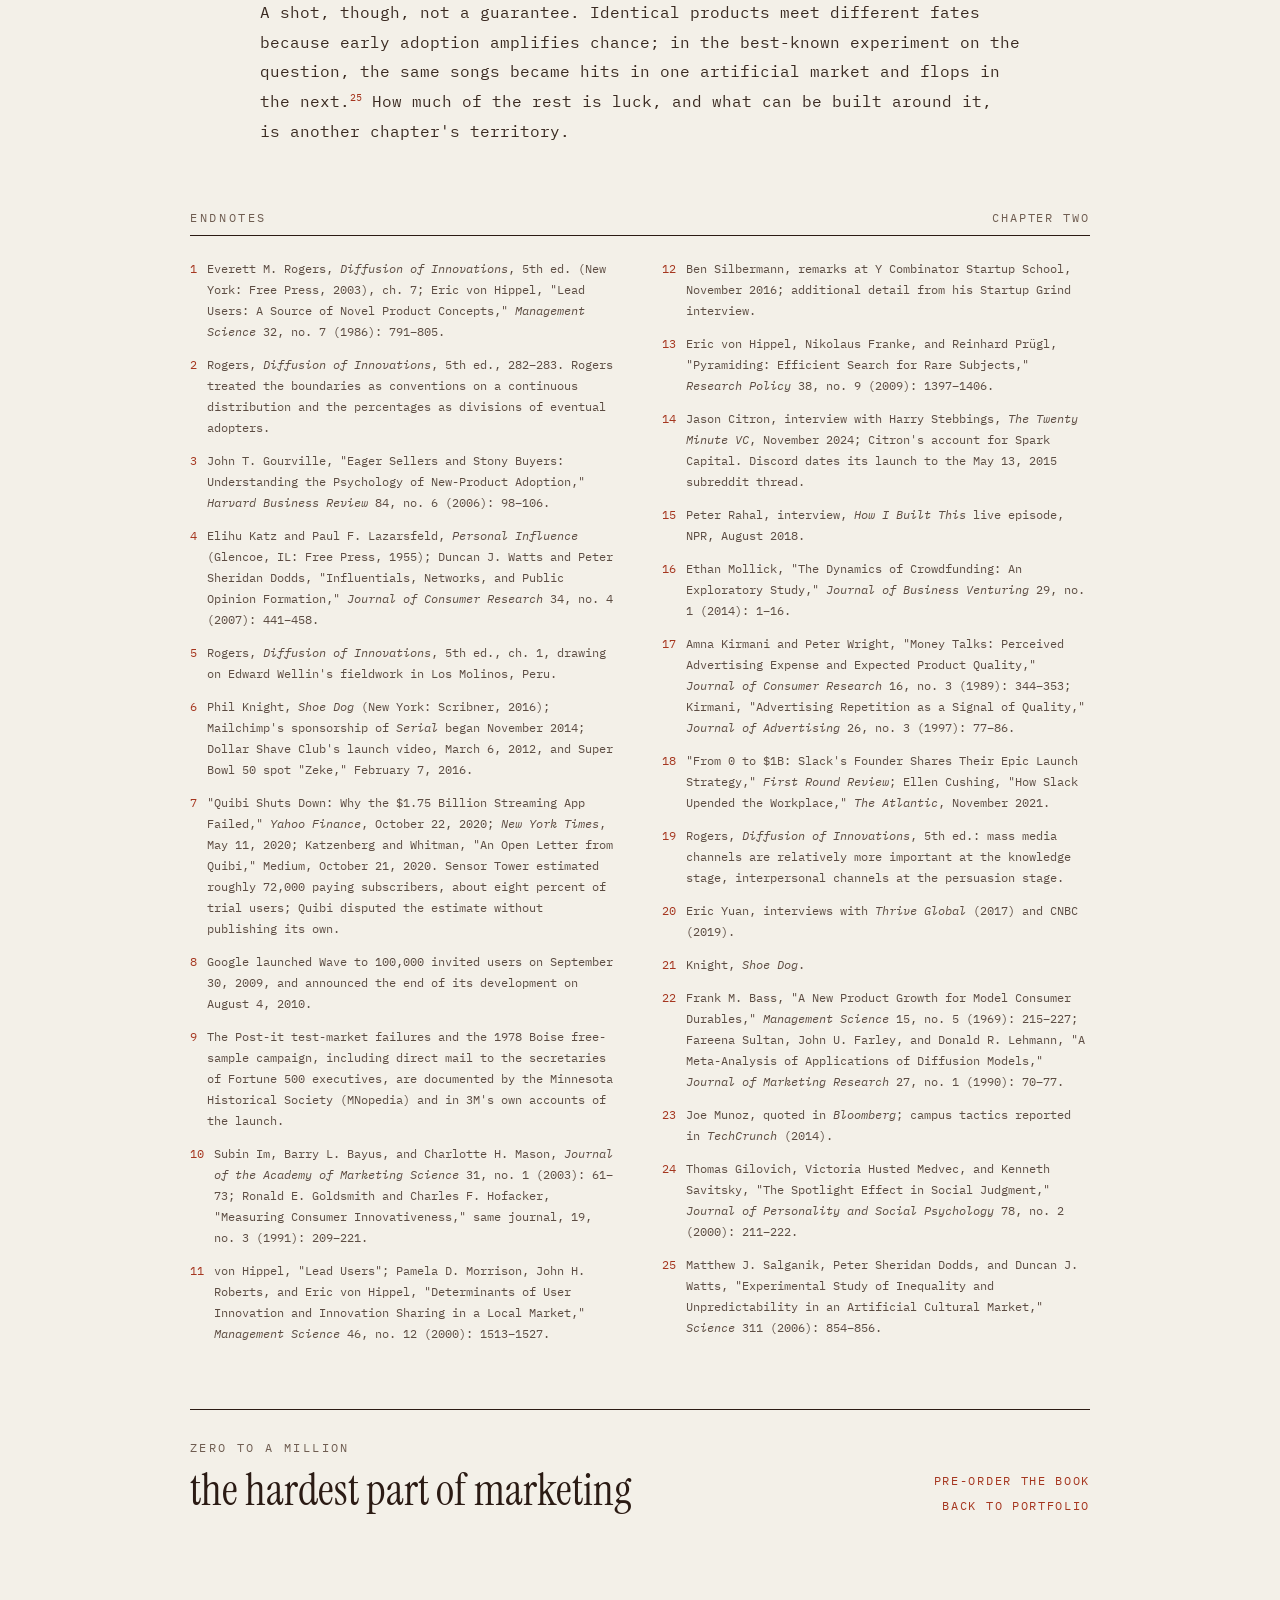
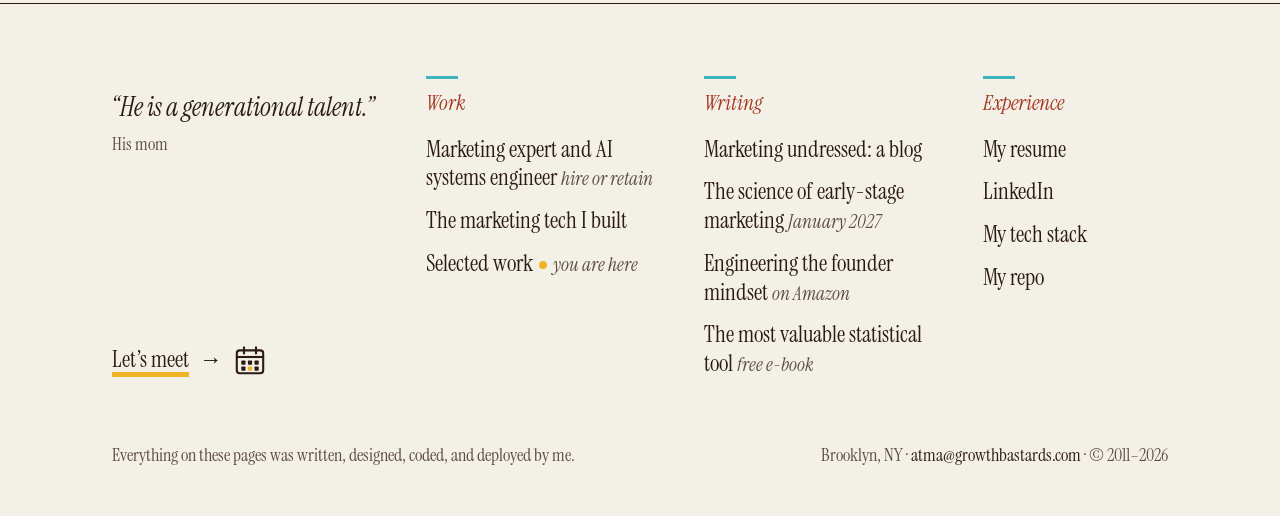
==== commit 49b6a7f4: "Unified footer Co-Authored-By: Claude Opus 5.5 <noreply@anthropic.com>" ====
--- a/chapter-two.html
+++ b/chapter-two.html
@@ -107,6 +107,7 @@
   "image": "https://portfolio.atma.marketing/og-image.png"
 }
 </script>
+<!-- unified-footer-head:start --><link rel="stylesheet" href="/footer.css"><!-- unified-footer-head:end -->
 </head>
 <body>
 <div style="background:#f3f0e8; color:#2b1b14; font-family:'IBM Plex Mono',monospace; padding:0 0 90px;">
@@ -383,5 +384,55 @@
 
   </div>
 </div>
+<!-- unified-footer:start -->
+<!-- Unified footer: portfolio.atma.marketing. Needs footer.css. Fonts this site must load: see README. -->
+<style>
+.af{--af-bg:#F3F0E8;--af-ink:#2B1B14;--af-muted:#5C4C42;--af-rule:#2B1B14;--af-bar:#3FB3BB;--af-hi:#F0B323;
+--af-head-color:#A5361F;--af-note-color:#5C4C42;--af-hover:#A5361F;--af-mail:#2B1B14;
+--af-link:400 23px/1.25 'Instrument Serif', serif;--af-head:italic 400 21px/1.2 'Instrument Serif', serif;--af-head-case:none;--af-head-track:normal;
+--af-note:italic 400 19px/1.25 'Instrument Serif', serif;--af-quote:italic 400 26px/1.3 'Instrument Serif', serif;--af-small:400 18px/1.45 'Instrument Serif', serif;--af-cta:400 23px/1.25 'Instrument Serif', serif}
+</style>
+<footer class="af">
+  <div class="af-wrap">
+  <div class="af-grid">
+    <figure class="af-quote">
+      <blockquote>“He is a generational talent.”</blockquote>
+      <figcaption>His mom</figcaption>
+    </figure>
+    <nav class="af-col work" aria-label="Work">
+      <p class="af-head">Work</p>
+      <ul>
+      <li><a href="https://growthbastards.com">Marketing expert and AI systems engineer <span class="af-note">hire or retain</span></a></li>
+      <li><a href="https://atma.marketing/evidence/">The marketing tech I built</a></li>
+      <li aria-current="page">Selected work <span class="af-note"><span class="af-dot"></span>you are here</span></li>
+      </ul>
+    </nav>
+    <nav class="af-col writing" aria-label="Writing">
+      <p class="af-head">Writing</p>
+      <ul>
+      <li><a href="https://viceandvariance.com">Marketing undressed: a blog</a></li>
+      <li><a href="https://zerotoamillion.marketing/">The science of early-stage marketing <span class="af-note">January 2027</span></a></li>
+      <li><a href="https://startupgenius.io">Engineering the founder mindset <span class="af-note">on Amazon</span></a></li>
+      <li><a href="https://viceandvariance.com/bayesian-marketing.html">The most valuable statistical tool <span class="af-note">free e-book</span></a></li>
+      </ul>
+    </nav>
+    <nav class="af-col exp" aria-label="Experience">
+      <p class="af-head">Experience</p>
+      <ul>
+      <li><a href="https://resume.atma.marketing/">My resume</a></li>
+      <li><a href="https://www.linkedin.com/in/askatma" target="_blank" rel="noopener">LinkedIn</a></li>
+      <li><a href="https://skills.atma.marketing">My tech stack</a></li>
+      <li><a href="https://github.com/justatma" target="_blank" rel="noopener">My repo</a></li>
+      </ul>
+    </nav>
+    <a class="af-cta" href="https://schedule.atma.marketing" target="_blank" rel="noopener"><span class="af-cta-text">Let’s meet</span><span aria-hidden="true">→</span><svg viewBox="0 0 30 30" fill="none" aria-hidden="true" focusable="false"><rect x="4" y="7" width="22" height="19" rx="2.5" stroke="currentColor" stroke-width="1.75"/><path d="M4 12.5H26" stroke="currentColor" stroke-width="1.75"/><path d="M10 4.5V9.5M20 4.5V9.5" stroke="currentColor" stroke-width="1.75" stroke-linecap="round"/><rect x="7.75" y="15.5" width="3.5" height="3.5" rx="0.6" fill="currentColor"/><rect x="13.25" y="15.5" width="3.5" height="3.5" rx="0.6" fill="currentColor"/><rect x="18.75" y="15.5" width="3.5" height="3.5" rx="0.6" fill="currentColor"/><rect x="7.75" y="20.5" width="3.5" height="3.5" rx="0.6" fill="currentColor"/><rect x="13.25" y="20.5" width="3.5" height="3.5" rx="0.6" fill="var(--af-hi)"/><rect x="18.75" y="20.5" width="3.5" height="3.5" rx="0.6" fill="currentColor"/></svg></a>
+  </div>
+  <div class="af-base">
+    <p>Everything on these pages was written, designed, coded, and deployed by me.</p>
+    <p>Brooklyn, NY · <a href="mailto:atma@growthbastards.com">atma@growthbastards.com</a><span class="af-copy"><span class="af-sep"> · </span>© 2011–2026</span></p>
+  </div>
+  </div>
+</footer>
+<!-- unified-footer:end -->
 </body>
 </html>
--- a/footer.css
+++ b/footer.css
@@ -0,0 +1,39 @@
+/* Unified footer, shared structure. Skin values live in each site's snippet as --af-* custom properties. */
+.af{background:var(--af-bg);color:var(--af-ink);border-top:1px solid var(--af-rule);-webkit-font-smoothing:antialiased}
+.af *,.af *::before,.af *::after{box-sizing:border-box}
+.af-wrap{max-width:1280px;margin:0 auto;padding:72px 112px 48px}
+.af a{color:var(--af-ink);text-decoration:none}
+.af a:hover{color:var(--af-hover);text-decoration:underline;text-decoration-thickness:1px;text-underline-offset:5px}
+.af a:focus-visible{outline:2px solid var(--af-hover);outline-offset:4px}
+.af-grid{display:grid;grid-template-columns:1.15fr 1fr 1fr .8fr;grid-template-rows:auto 1fr;grid-template-areas:"quote work writing exp" "cta work writing exp";column-gap:48px;row-gap:40px}
+.af-quote{grid-area:quote;margin:0;padding-top:15px}
+.af-quote blockquote{margin:0;font:var(--af-quote)}
+.af-quote figcaption{margin-top:6px;font:var(--af-small);color:var(--af-muted)}
+.af-col{display:flex;flex-direction:column;gap:14px}
+.af-col.work{grid-area:work}.af-col.writing{grid-area:writing}.af-col.exp{grid-area:exp}
+.af-head{margin:0 0 4px;padding-top:12px;width:32px;white-space:nowrap;border-top:3px solid var(--af-bar);font:var(--af-head);text-transform:var(--af-head-case);letter-spacing:var(--af-head-track);color:var(--af-head-color)}
+.af-col ul{list-style:none;margin:0;padding:0;display:flex;flex-direction:column;gap:14px}
+.af-col li{font:var(--af-link)}
+.af-note{white-space:nowrap;font:var(--af-note);color:var(--af-note-color)}
+.af-dot{display:inline-block;width:8px;height:8px;border-radius:50%;background:var(--af-hi);margin:0 6px 2px 2px;vertical-align:middle}
+.af .af-cta{grid-area:cta;align-self:end;justify-self:start;display:inline-flex;align-items:center;gap:10px;font:var(--af-cta);text-decoration:none}
+.af .af-cta:hover{text-decoration:none}
+.af-cta-text{text-decoration:underline;text-decoration-color:var(--af-hi);text-decoration-thickness:5px;text-underline-offset:5px;text-decoration-skip-ink:none}
+.af-cta svg{flex:none;width:36px;height:36px}
+.af-base{display:flex;justify-content:space-between;gap:12px 32px;flex-wrap:wrap;margin-top:64px;font:var(--af-small);color:var(--af-muted)}
+.af-base p{margin:0}
+.af .af-base a{color:var(--af-mail)}
+@media (max-width:1100px){
+ .af-wrap{padding:64px 48px 40px}
+ .af-grid{grid-template-columns:repeat(3,minmax(0,1fr));grid-template-rows:auto;grid-template-areas:"quote quote quote" "work writing exp" "cta cta cta";row-gap:48px}
+ .af-quote{padding-top:0}
+}
+@media (max-width:700px){
+ .af-wrap{padding:56px 24px 40px}
+ .af-grid{grid-template-columns:minmax(0,1fr);grid-template-areas:"quote" "work" "writing" "exp" "cta";row-gap:40px}
+ .af-col li{padding:4px 0}
+ .af .af-cta{padding:10px 0}
+ .af-base{flex-direction:column;gap:6px;margin-top:40px}
+ .af-copy{display:block;margin-top:6px}
+ .af-sep{display:none}
+}
